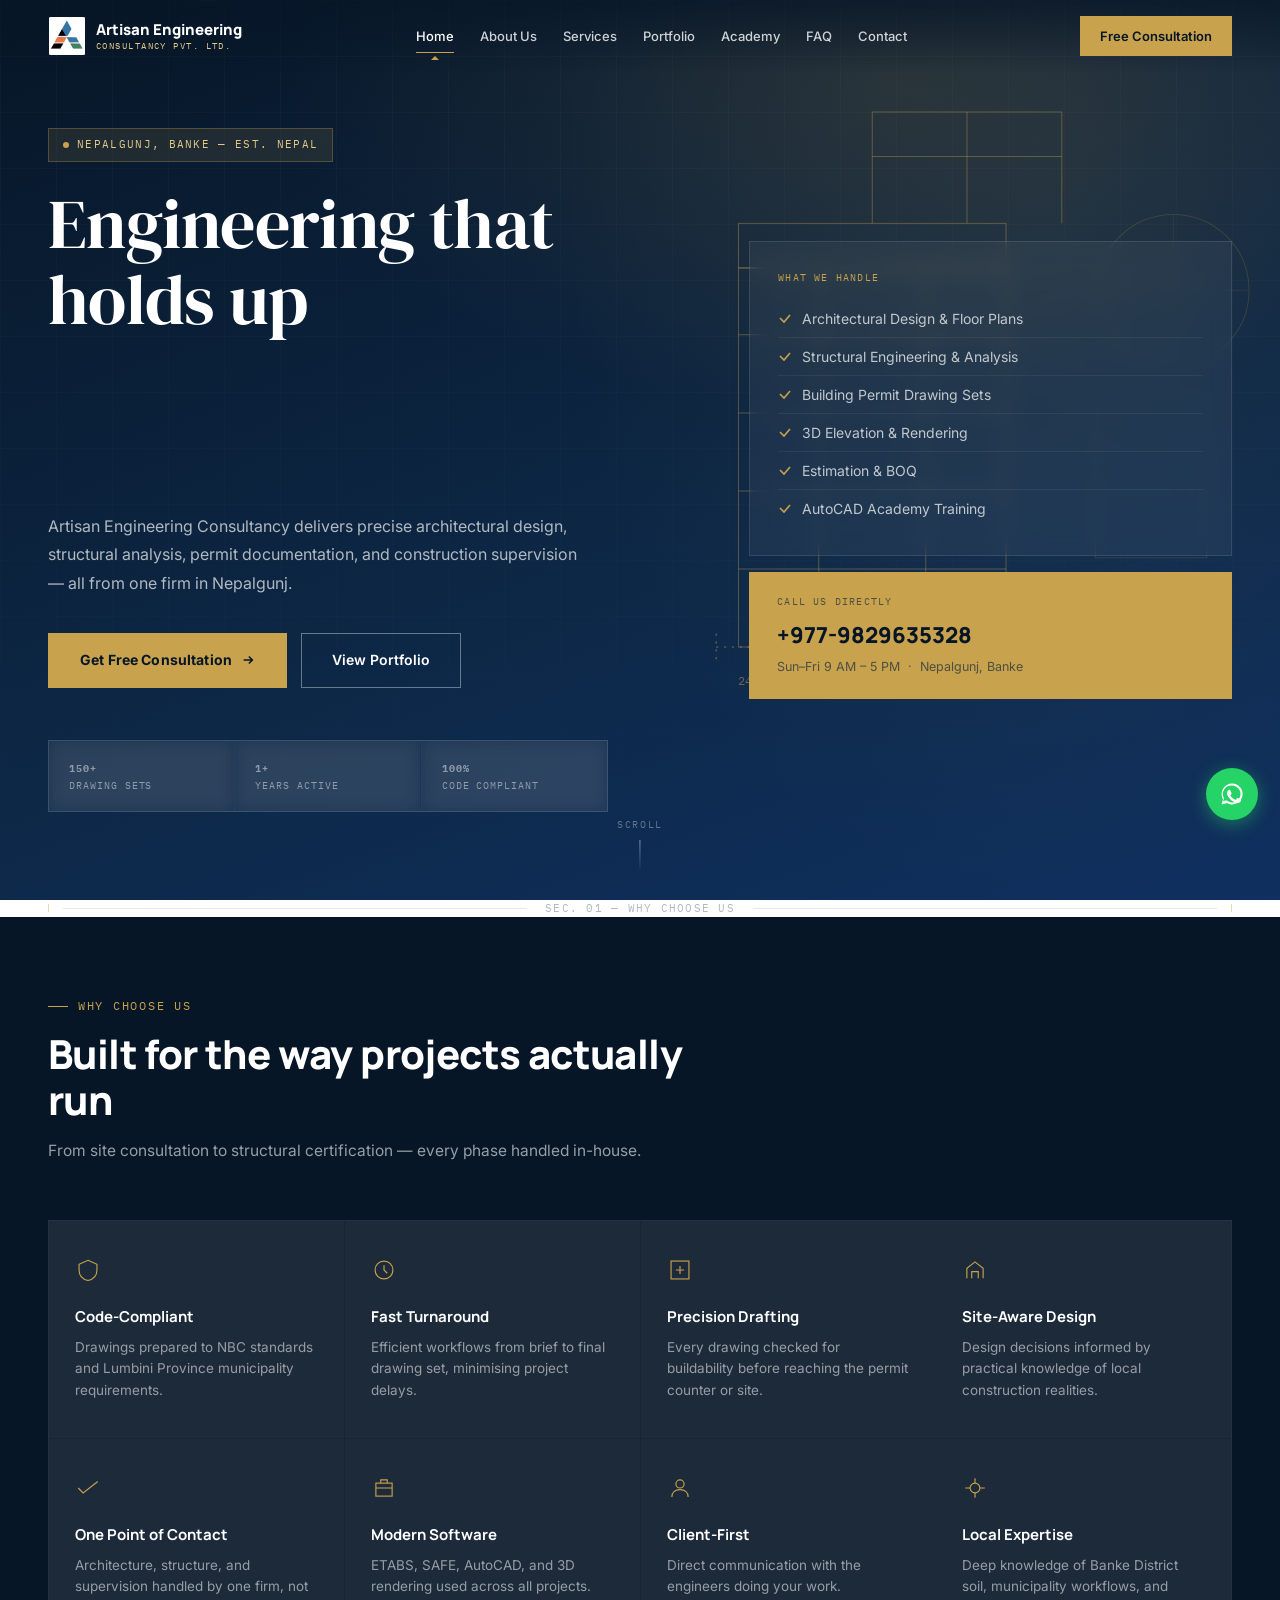
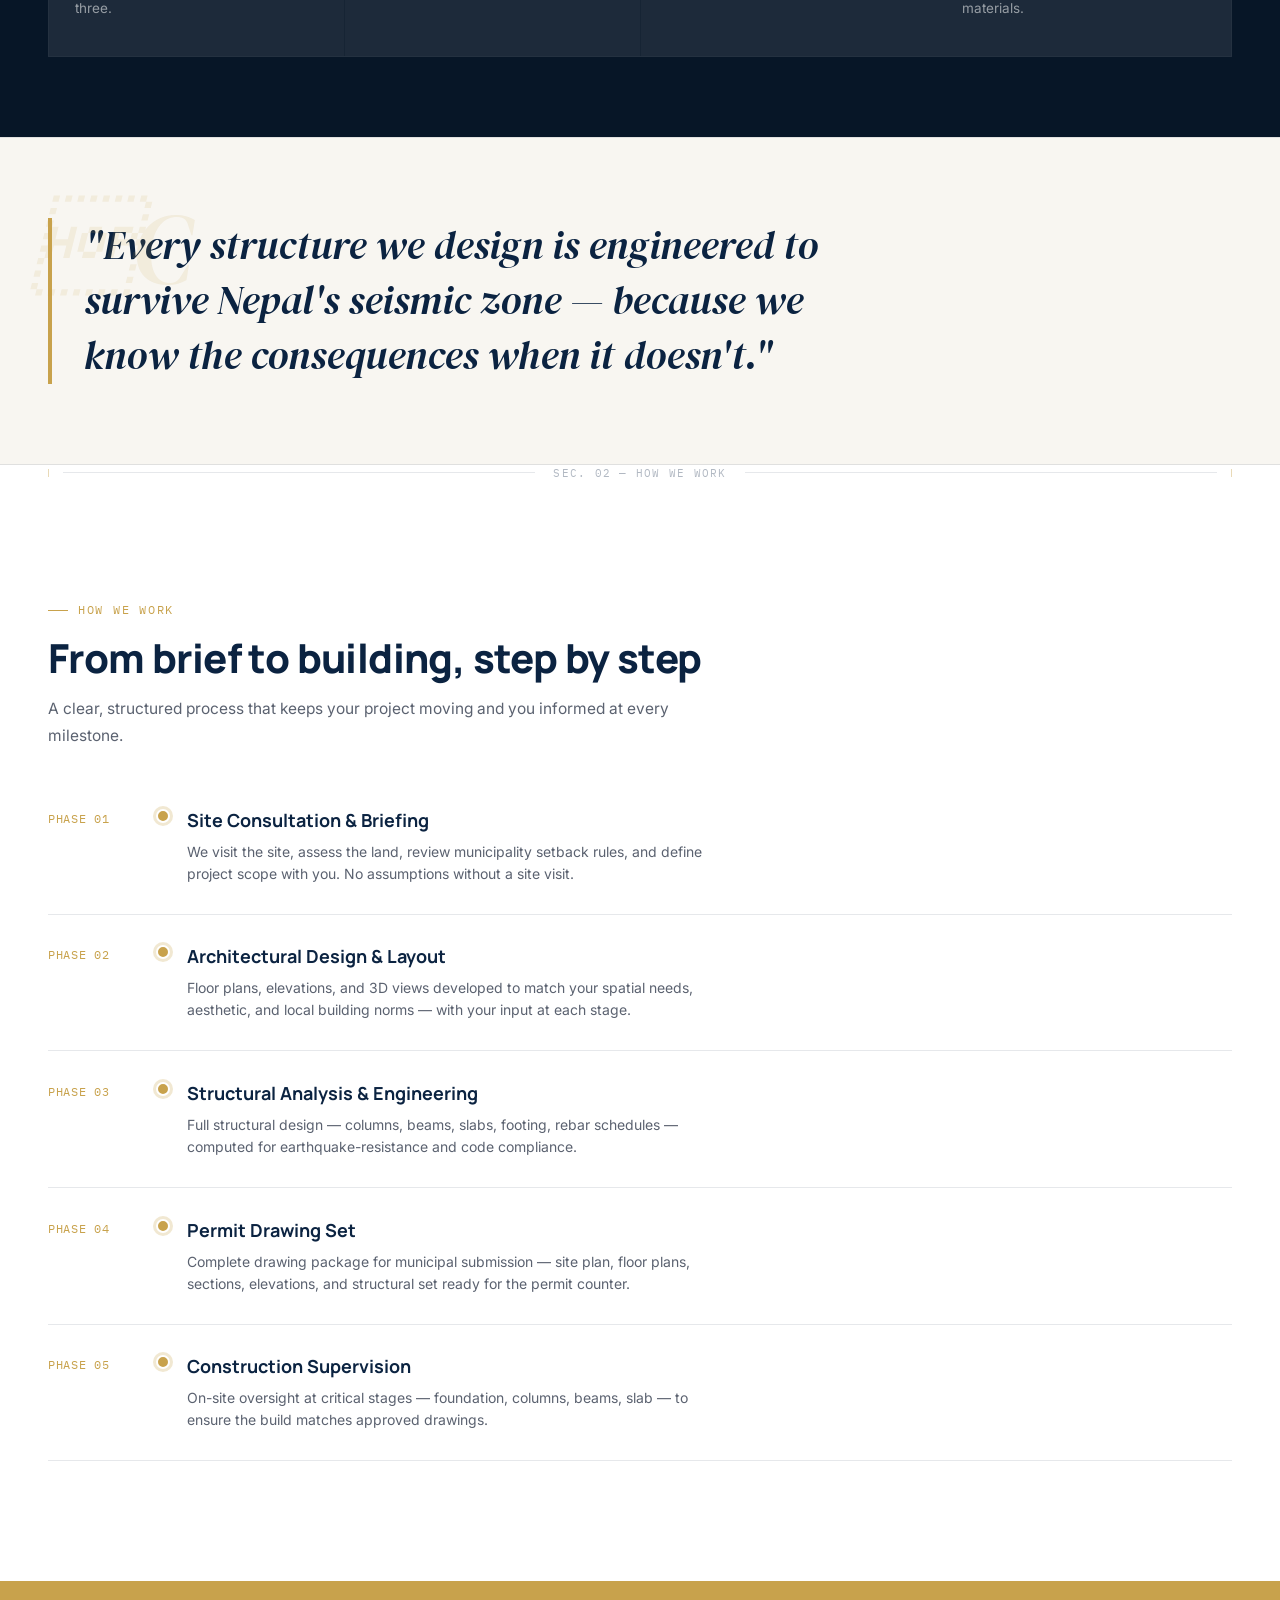
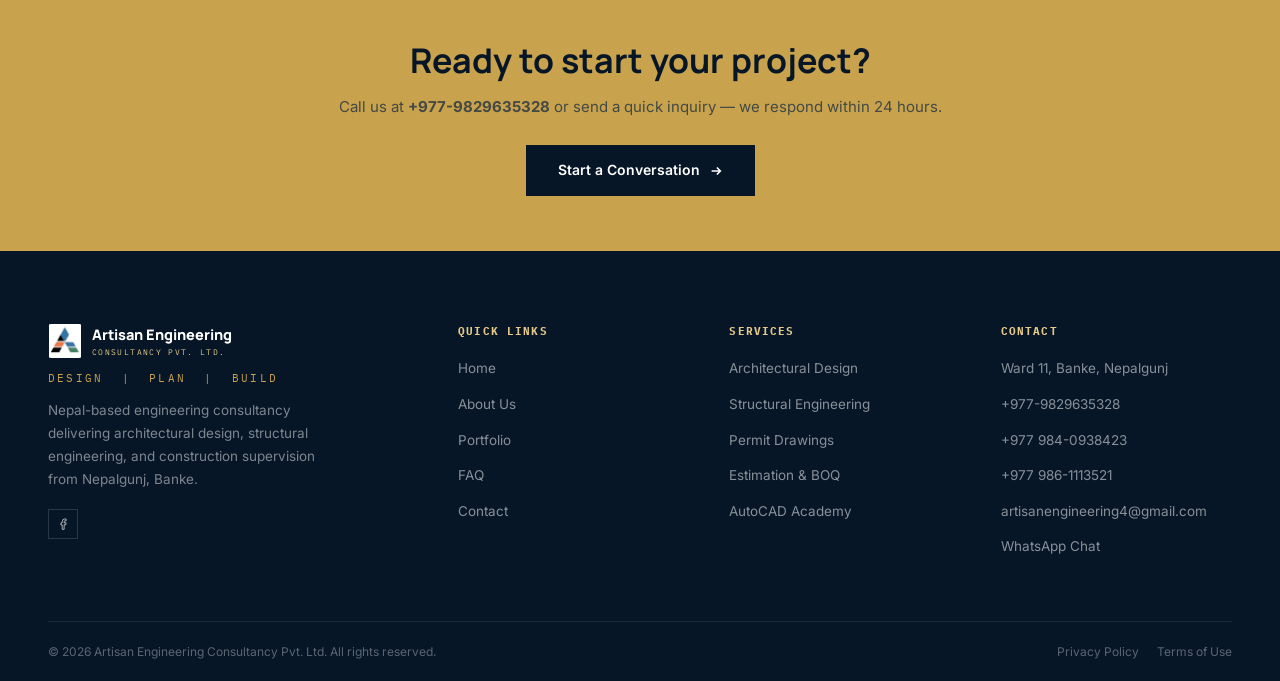
==== index.html @ 47dc3e3c "Initial website upload" ====
<!DOCTYPE html>
<html lang="en">
<head>
<meta charset="UTF-8">
<meta name="viewport" content="width=device-width,initial-scale=1.0,viewport-fit=cover">
<title>Artisan Engineering Consultancy Pvt. Ltd. — Structural &amp; Architectural Engineering, Nepalgunj Nepal</title>
<meta name="description" content="Artisan Engineering Consultancy — professional structural design, architectural drawings, building permit services, site survey, and AutoCAD training based in Nepalgunj, Banke, Nepal.">
<meta name="keywords" content="engineering consultancy Nepal, structural design Nepalgunj, architectural drawings Banke, building permit Nepal, AutoCAD training Nepalgunj, Artisan Engineering">
<meta name="robots" content="index, follow">
<meta property="og:title" content="Artisan Engineering Consultancy Pvt. Ltd.">
<meta property="og:description" content="Structural design, architectural drawings, building permits, site survey and AutoCAD training — Nepalgunj, Banke, Nepal.">
<meta property="og:type" content="website">
<meta property="og:locale" content="ne_NP">
<link rel="canonical" href="https://artisanengineering.com.np/">
<link rel="icon" type="image/jpeg" href="[data-uri]">
<link rel="preconnect" href="https://fonts.googleapis.com">
<link rel="preconnect" href="https://fonts.gstatic.com" crossorigin>
<link href="https://fonts.googleapis.com/css2?family=DM+Serif+Display:ital@0;1&family=Manrope:wght@400;500;700;800&family=Inter:wght@400;500;600&family=IBM+Plex+Mono:wght@400;500&display=swap" rel="stylesheet">
<style>
:root{
  --navy:#0B2341;--navy-deep:#071627;--navy-mid:#122d52;
  --white:#FFFFFF;--warm:#F8F6F1;--gray-light:#F4F6F9;
  --gold:#C8A24C;--gold-soft:#E4C989;--gold-pale:#FBF5E6;
  --charcoal:#2A2E35;--charcoal-soft:#5B6270;
  --blue-soft:#EBF1F7;
  --line:rgba(11,35,65,0.10);--line-gold:rgba(200,162,76,0.40);
  --display:'Manrope',sans-serif;
  --serif:'DM Serif Display',serif;
  --body:'Inter',sans-serif;--mono:'IBM Plex Mono',monospace;
  --maxw:1280px;
  --shadow-sm:0 2px 12px rgba(11,35,65,0.07);
  --shadow-md:0 14px 44px rgba(11,35,65,0.11);
  --shadow-lg:0 28px 64px rgba(11,35,65,0.17);
}
*{margin:0;padding:0;box-sizing:border-box;}
html{scroll-behavior:smooth;}
@media(prefers-reduced-motion:reduce){*{animation-duration:.01ms!important;transition-duration:.01ms!important;}}
body{font-family:var(--body);color:var(--charcoal);background:var(--white);line-height:1.6;-webkit-font-smoothing:antialiased;overflow-x:hidden;}
img{display:block;max-width:100%;}
a{color:inherit;text-decoration:none;}
ul{list-style:none;}
button{font-family:inherit;cursor:pointer;border:none;background:none;}
.wrap{max-width:var(--maxw);margin:0 auto;padding:0 48px;}
@media(max-width:768px){.wrap{padding:0 20px;}}
h1,h2,h3,h4{font-family:var(--display);color:var(--navy);}
.eyebrow{font-family:var(--mono);font-size:11.5px;letter-spacing:0.15em;text-transform:uppercase;color:var(--gold);display:flex;align-items:center;gap:10px;margin-bottom:16px;}
.eyebrow::before{content:'';width:20px;height:1px;background:var(--gold);flex-shrink:0;}

/* ── SCROLL PROGRESS ── */
#scrollProgress{position:fixed;top:0;left:0;height:2px;width:0%;background:linear-gradient(90deg,var(--gold),var(--gold-soft));z-index:999;transition:width .08s linear;pointer-events:none;}

/* ── PAGE OVERLAY TRANSITION ── */
#pageOverlay{position:fixed;inset:0;background:var(--navy-deep);opacity:0;pointer-events:none;transition:opacity .22s ease;z-index:190;}

/* ── HEADER ── */
header{position:fixed;top:0;left:0;right:0;z-index:200;transition:background .35s,box-shadow .35s;}
header .wrap{display:flex;align-items:center;justify-content:space-between;gap:24px;height:72px;}
header.solid{background:rgba(7,22,39,0.97);box-shadow:0 8px 32px rgba(7,22,39,0.30),inset 0 -1px 0 rgba(200,162,76,0.22);backdrop-filter:blur(14px) saturate(150%);}
header:not(.solid){background:linear-gradient(180deg,rgba(7,22,39,0.75),transparent);}
.logo{display:flex;align-items:center;gap:10px;flex-shrink:0;}
.logo-img{width:38px;height:38px;object-fit:contain;border-radius:3px;}
.logo .word{font-family:var(--display);font-weight:800;font-size:15px;color:var(--white);line-height:1.2;}
.logo .word span{display:block;font-family:var(--mono);font-weight:400;font-size:8.5px;letter-spacing:0.17em;color:var(--gold-soft);margin-top:2px;}

/* ── DESKTOP NAV ── */
@media(min-width:921px){
  nav.primary-nav{display:flex;align-items:center;gap:26px;position:static;height:auto;width:auto;background:transparent;flex-direction:row;padding:0;transform:none;box-shadow:none;border:none;}
  nav.primary-nav a{font-size:13px;font-weight:500;color:rgba(255,255,255,0.80);position:relative;padding:6px 0;width:auto;border-bottom:none;font-family:var(--body);}
  nav.primary-nav a::after{content:'';position:absolute;left:0;bottom:-1px;width:0;height:1.5px;background:var(--gold);transition:width .28s;}
  nav.primary-nav a::before{content:'';position:absolute;bottom:-8px;left:50%;transform:translateX(-50%);width:0;height:0;border-left:4px solid transparent;border-right:4px solid transparent;border-bottom:4px solid var(--gold);opacity:0;transition:opacity .25s;}
  nav.primary-nav a:hover::after,nav.primary-nav a.active::after{width:100%;}
  nav.primary-nav a.active::before{opacity:1;}
  nav.primary-nav a:hover,nav.primary-nav a.active{color:var(--white);}
  nav.primary-nav .nav-cta-mobile{display:none;}
  .menu-btn{display:none!important;}
  .nav-scrim{display:none!important;}
}
/* ── MOBILE NAV ── */
@media(max-width:920px){
  nav.primary-nav{position:fixed;top:0;right:0;height:100vh;width:min(310px,88vw);background:var(--navy-deep);flex-direction:column;align-items:flex-start;padding:96px 28px 40px;gap:2px;transform:translateX(100%);transition:transform .42s cubic-bezier(.4,0,.2,1);z-index:180;box-shadow:-24px 0 60px rgba(0,0,0,0.38);border-left:1px solid rgba(200,162,76,0.12);display:flex;}
  nav.primary-nav.open{transform:translateX(0);}
  nav.primary-nav a{font-size:15px;font-weight:500;color:rgba(255,255,255,0.80);width:100%;padding:13px 0;border-bottom:1px solid rgba(255,255,255,0.06);font-family:var(--body);opacity:0;transform:translateX(20px);transition:opacity .3s ease, transform .3s ease, color .2s;}
  nav.primary-nav.open a{opacity:1;transform:translateX(0);}
  nav.primary-nav.open a:nth-child(1){transition-delay:.08s;}
  nav.primary-nav.open a:nth-child(2){transition-delay:.13s;}
  nav.primary-nav.open a:nth-child(3){transition-delay:.18s;}
  nav.primary-nav.open a:nth-child(4){transition-delay:.23s;}
  nav.primary-nav.open a:nth-child(5){transition-delay:.28s;}
  nav.primary-nav.open a:nth-child(6){transition-delay:.33s;}
  nav.primary-nav.open a:nth-child(7){transition-delay:.38s;}
  nav.primary-nav a.active{color:var(--gold-soft);}
  nav.primary-nav a::after{display:none;}
  nav.primary-nav a::before{display:none;}
  nav.primary-nav .nav-cta-mobile{margin-top:24px;width:100%;justify-content:center;background:var(--gold);color:var(--navy-deep);padding:13px 26px;font-weight:700;font-size:14px;display:inline-flex;align-items:center;gap:8px;border:none;opacity:0;transform:translateX(20px);transition-delay:.43s!important;}
  nav.primary-nav.open .nav-cta-mobile{opacity:1;transform:translateX(0);}
}
.nav-right{display:flex;align-items:center;gap:16px;flex-shrink:0;}
.cta-gold-nav{font-family:var(--body);font-weight:600;font-size:13px;background:var(--gold);color:var(--navy-deep);padding:10px 20px;transition:background .25s,transform .25s,box-shadow .25s;white-space:nowrap;display:inline-flex;align-items:center;gap:8px;position:relative;overflow:hidden;}
.cta-gold-nav::before{content:'';position:absolute;inset:0;background:rgba(255,255,255,0.18);transform:translateX(-101%);transition:transform .3s ease;}
.cta-gold-nav:hover::before{transform:translateX(0);}
.cta-gold-nav:hover{transform:translateY(-2px);box-shadow:0 8px 22px rgba(200,162,76,0.36);}
@media(max-width:920px){.cta-gold-nav{display:none;}}
.menu-btn{display:flex;flex-direction:column;justify-content:center;gap:5.5px;width:34px;height:34px;position:relative;z-index:210;}
.menu-btn span{width:22px;height:1.5px;background:var(--white);transition:all .3s;display:block;transform-origin:center;}
.menu-btn.open span:nth-child(1){transform:translateY(7px) rotate(45deg);}
.menu-btn.open span:nth-child(2){opacity:0;}
.menu-btn.open span:nth-child(3){transform:translateY(-7px) rotate(-45deg);}
.nav-scrim{position:fixed;inset:0;background:rgba(7,22,39,0.50);opacity:0;pointer-events:none;transition:opacity .35s;z-index:150;backdrop-filter:blur(2px);}
.nav-scrim.open{opacity:1;pointer-events:auto;}

/* ── BUTTONS (fill-sweep) ── */
.cta-gold{font-family:var(--body);font-weight:700;font-size:14px;background:var(--gold);color:var(--navy-deep);padding:14px 30px;border:2px solid var(--gold);transition:transform .25s,box-shadow .25s;display:inline-flex;align-items:center;gap:9px;letter-spacing:0.01em;position:relative;overflow:hidden;}
.cta-gold::before{content:'';position:absolute;inset:0;background:rgba(255,255,255,0.20);transform:translateX(-101%);transition:transform .32s ease;}
.cta-gold:hover::before{transform:translateX(0);}
.cta-gold:hover{transform:translateY(-2px);box-shadow:0 10px 28px rgba(200,162,76,0.38);}
.cta-ghost{font-family:var(--body);font-weight:600;font-size:14px;background:transparent;color:var(--white);padding:14px 30px;border:1.5px solid rgba(255,255,255,0.38);transition:border-color .25s,background .25s,transform .25s;display:inline-flex;align-items:center;gap:9px;position:relative;overflow:hidden;}
.cta-ghost::before{content:'';position:absolute;inset:0;background:rgba(255,255,255,0.10);transform:translateX(-101%);transition:transform .32s ease;}
.cta-ghost:hover::before{transform:translateX(0);}
.cta-ghost:hover{border-color:rgba(255,255,255,0.80);transform:translateY(-2px);}
.cta-navy{background:var(--navy-deep);color:var(--white);padding:14px 32px;font-weight:600;font-size:14px;display:inline-flex;align-items:center;gap:9px;transition:transform .25s,box-shadow .25s;font-family:var(--body);position:relative;overflow:hidden;}
.cta-navy::before{content:'';position:absolute;inset:0;background:rgba(255,255,255,0.10);transform:translateX(-101%);transition:transform .32s ease;}
.cta-navy:hover::before{transform:translateX(0);}
.cta-navy:hover{transform:translateY(-2px);box-shadow:var(--shadow-md);}
.btn-icon{width:14px;height:14px;flex-shrink:0;}

/* ── PAGE BANNER ── */
.page-banner{position:relative;padding:150px 0 52px;background:var(--navy-deep);overflow:hidden;}
.page-banner::before{content:'';position:absolute;inset:0;background-image:linear-gradient(rgba(255,255,255,0.035) 1px,transparent 1px),linear-gradient(90deg,rgba(255,255,255,0.035) 1px,transparent 1px);background-size:52px 52px;mask-image:radial-gradient(ellipse at 15% 30%,black,transparent 70%);}
.page-banner .wrap{position:relative;z-index:2;}
.crumb{font-family:var(--mono);font-size:11px;letter-spacing:0.1em;color:rgba(255,255,255,0.38);text-transform:uppercase;margin-bottom:14px;display:flex;align-items:center;gap:8px;}
.crumb .sep{color:var(--gold);}.crumb .here{color:var(--gold-soft);}
.page-banner h1{color:var(--white);font-size:clamp(28px,4vw,48px);font-weight:800;letter-spacing:-0.02em;max-width:680px;line-height:1.1;}
.page-banner p{margin-top:14px;color:rgba(255,255,255,0.58);font-size:15.5px;max-width:520px;line-height:1.72;}
.port-banner::after{content:'';position:absolute;right:0;top:0;width:40%;height:100%;background:url("data:image/svg+xml,%3Csvg xmlns='http://www.w3.org/2000/svg' width='400' height='300' fill='none'%3E%3Crect x='40' y='20' width='200' height='260' stroke='rgba(200,162,76,0.2)' stroke-width='1'/%3E%3Crect x='40' y='20' width='200' height='30' stroke='rgba(200,162,76,0.2)' stroke-width='1'/%3E%3Cline x1='40' y1='90' x2='240' y2='90' stroke='rgba(200,162,76,0.15)' stroke-width='1'/%3E%3Cline x1='40' y1='150' x2='240' y2='150' stroke='rgba(200,162,76,0.15)' stroke-width='1'/%3E%3Cline x1='40' y1='210' x2='240' y2='210' stroke='rgba(200,162,76,0.15)' stroke-width='1'/%3E%3Cline x1='110' y1='50' x2='110' y2='280' stroke='rgba(200,162,76,0.15)' stroke-width='1'/%3E%3Cline x1='170' y1='50' x2='170' y2='280' stroke='rgba(200,162,76,0.15)' stroke-width='1'/%3E%3Ccircle cx='320' cy='120' r='60' stroke='rgba(200,162,76,0.10)' stroke-width='1' fill='none'/%3E%3C/svg%3E") no-repeat center/contain;opacity:0.6;pointer-events:none;}

/* ── HERO ── */
.hero{position:relative;min-height:100vh;background:radial-gradient(ellipse 80% 60% at 70% 10%,rgba(200,162,76,0.12),transparent 60%),linear-gradient(160deg,var(--navy-deep) 0%,#0d2847 60%,#0f3060 100%);display:flex;align-items:center;overflow:hidden;padding:120px 0 80px;}
.hero-bg-grid{position:absolute;inset:0;background-image:linear-gradient(rgba(255,255,255,0.03) 1px,transparent 1px),linear-gradient(90deg,rgba(255,255,255,0.03) 1px,transparent 1px);background-size:56px 56px;mask-image:linear-gradient(180deg,rgba(0,0,0,0.85),rgba(0,0,0,0.12));}
.hero-bg-radial{position:absolute;top:-20%;right:-10%;width:70%;height:130%;background:radial-gradient(ellipse at 60% 30%,rgba(200,162,76,0.07),transparent 65%);pointer-events:none;}
.hero-blueprint{position:absolute;right:-3%;top:5%;width:54%;opacity:0.9;pointer-events:none;}
@media(max-width:920px){.hero-blueprint{opacity:0.09;width:100%;right:-25%;top:35%;}}
.hero .wrap{position:relative;z-index:2;display:grid;grid-template-columns:1.15fr 0.85fr;gap:48px;align-items:center;}
@media(max-width:920px){.hero .wrap{grid-template-columns:1fr;}}
.hero-badge{display:inline-flex;align-items:center;gap:8px;background:rgba(200,162,76,0.12);border:1px solid rgba(200,162,76,0.30);padding:7px 14px;margin-bottom:24px;}
.hero-badge .dot{width:6px;height:6px;border-radius:50%;background:var(--gold);animation:blink 2s ease infinite;}
.hero-badge span{font-family:var(--mono);font-size:11px;letter-spacing:0.12em;text-transform:uppercase;color:var(--gold-soft);}
@keyframes blink{0%,100%{opacity:.4;}50%{opacity:1;}}

/* Hero headline — DM Serif Display + word animation */
.hero-h1{font-family:var(--serif);font-size:clamp(40px,5.5vw,72px);font-weight:400;color:var(--white);line-height:1.08;letter-spacing:-0.01em;max-width:680px;}
.hero-h1 em{font-style:italic;background:linear-gradient(135deg,var(--gold),var(--gold-soft));-webkit-background-clip:text;-webkit-text-fill-color:transparent;background-clip:text;}
.hw{display:inline-block;opacity:0;transform:translateY(22px);transition:opacity .55s ease,transform .55s ease;will-change:opacity,transform;}
.hw.in{opacity:1;transform:translateY(0);}
.hero p.lead{margin-top:22px;font-size:16px;color:rgba(255,255,255,0.68);max-width:530px;line-height:1.78;}
.hero-actions{display:flex;gap:14px;margin-top:36px;flex-wrap:wrap;}
.hero-stats-bar{display:grid;grid-template-columns:repeat(3,1fr);gap:1px;background:rgba(255,255,255,0.10);margin-top:52px;max-width:560px;border:1px solid rgba(255,255,255,0.10);}
@media(max-width:480px){.hero-stats-bar{grid-template-columns:1fr 1fr;max-width:100%;}}
.hero-stat-item{background:rgba(11,35,65,0.30);padding:18px 20px;backdrop-filter:blur(8px);}
.hero-stat-item strong{display:block;font-family:var(--display);font-size:26px;font-weight:800;color:var(--white);line-height:1;}
.hero-stat-item span{font-family:var(--mono);font-size:9.5px;letter-spacing:0.1em;color:rgba(255,255,255,0.48);text-transform:uppercase;margin-top:5px;display:block;}
.hero-right{display:flex;flex-direction:column;gap:16px;}
@media(max-width:920px){.hero-right{display:none;}}
.hero-info-card{background:rgba(255,255,255,0.05);border:1px solid rgba(255,255,255,0.10);backdrop-filter:blur(10px);padding:28px;}
.hero-info-card .card-label{font-family:var(--mono);font-size:10px;letter-spacing:0.12em;text-transform:uppercase;color:var(--gold);margin-bottom:14px;}
.hero-info-card ul li{display:flex;align-items:flex-start;gap:10px;font-size:14px;color:rgba(255,255,255,0.72);padding:8px 0;border-bottom:1px solid rgba(255,255,255,0.06);line-height:1.5;}
.hero-info-card ul li:last-child{border-bottom:none;}
.hero-info-card ul li svg{width:14px;height:14px;color:var(--gold);flex-shrink:0;margin-top:3px;}
.hero-contact-card{background:var(--gold);padding:22px 28px;}
.hero-contact-card .hcc-label{font-family:var(--mono);font-size:10px;letter-spacing:0.12em;color:rgba(11,35,65,0.65);margin-bottom:8px;text-transform:uppercase;}
.hero-contact-card .hcc-num{font-family:var(--display);font-size:22px;font-weight:800;color:var(--navy-deep);}
.hero-contact-card .hcc-sub{font-size:12.5px;color:rgba(11,35,65,0.65);margin-top:4px;}
.scroll-cue{position:absolute;left:50%;bottom:28px;transform:translateX(-50%);display:flex;flex-direction:column;align-items:center;gap:8px;z-index:2;color:rgba(255,255,255,0.35);font-family:var(--mono);font-size:9.5px;letter-spacing:0.16em;}
.scroll-cue .line{width:1px;height:32px;background:linear-gradient(180deg,rgba(255,255,255,0.5),transparent);animation:scrollPulse 2.4s ease infinite;}
@keyframes scrollPulse{0%,100%{opacity:.25;transform:scaleY(0.6);}50%{opacity:1;transform:scaleY(1);}}

/* ── PULL QUOTE ── */
.pull-quote-section{padding:80px 0;background:var(--warm);border-top:1px solid var(--line);border-bottom:1px solid var(--line);}
.pull-quote{font-family:var(--serif);font-size:clamp(22px,3.2vw,40px);font-style:italic;color:var(--navy);line-height:1.38;max-width:840px;padding-left:32px;border-left:4px solid var(--gold);position:relative;}
.pull-quote::before{content:'C';position:absolute;left:-20px;top:-20px;font-size:100px;color:var(--gold);opacity:0.12;font-family:var(--serif);line-height:1;}

/* ── SECTIONS ── */
section{padding:108px 0;}
@media(max-width:768px){section{padding:68px 0;}}
.section-why{padding:80px 0;}
.section-process{padding:120px 0;}
.bg-light{background:var(--gray-light);}
.bg-warm{background:var(--warm);}
.bg-navy{background:var(--navy-deep);color:var(--white);}
.bg-navy h2,.bg-navy h3,.bg-navy h4{color:var(--white);}
.section-head{max-width:660px;margin-bottom:56px;}
.section-head h2{font-size:clamp(26px,3.2vw,40px);font-weight:800;line-height:1.14;letter-spacing:-0.015em;}
.section-head p{margin-top:14px;font-size:15.5px;color:var(--charcoal-soft);line-height:1.76;}

/* ── DWG DIVIDER ── */
.dwg-divider{position:relative;display:flex;align-items:center;gap:14px;max-width:var(--maxw);margin:0 auto;padding:0 48px;}
@media(max-width:768px){.dwg-divider{padding:0 20px;}}
.dwg-divider .rule{flex:1;height:1px;background:var(--line);}
.dwg-divider .tick{width:1px;height:8px;background:var(--line-gold);flex-shrink:0;}
.dwg-divider .tag{font-family:var(--mono);font-size:10.5px;letter-spacing:0.12em;color:rgba(11,35,65,0.32);white-space:nowrap;padding:0 4px;}
@media(max-width:600px){.dwg-divider .tag{display:none;}}

/* ── REVEAL ANIMATIONS ── */
.reveal{opacity:0;transform:translateY(26px);transition:opacity .65s ease,transform .65s ease;will-change:opacity,transform;}
.reveal.in{opacity:1;transform:translateY(0);}
.rd1{transition-delay:80ms;}.rd2{transition-delay:160ms;}.rd3{transition-delay:240ms;}.rd4{transition-delay:320ms;}.rd5{transition-delay:400ms;}.rd6{transition-delay:480ms;}

/* ── COUNTER ── */
.counter{font-variant-numeric:tabular-nums;}

/* ── WHY GRID ── */
.why-grid{display:grid;grid-template-columns:repeat(4,1fr);gap:1px;background:rgba(255,255,255,0.06);border:1px solid rgba(255,255,255,0.06);}
@media(max-width:920px){.why-grid{grid-template-columns:repeat(2,1fr);}}
@media(max-width:520px){.why-grid{grid-template-columns:1fr;}}
.why-item{padding:36px 26px;background:rgba(255,255,255,0.03);transition:background .3s;}
.why-item:hover{background:rgba(255,255,255,0.07);}
.why-item .icon{width:26px;height:26px;color:var(--gold);margin-bottom:14px;}
.why-item h4{font-size:15px;font-weight:700;color:var(--white);margin-bottom:8px;}
.why-item p{font-size:13.5px;color:rgba(255,255,255,0.54);line-height:1.62;}

/* ── PROCESS ── */
.process-list{display:flex;flex-direction:column;}
.process-item{display:grid;grid-template-columns:90px 1px 1fr;gap:24px;padding:28px 0;border-bottom:1px solid var(--line);align-items:start;transition:padding-left .3s ease;}
.process-item:hover{padding-left:12px;}
.process-item:first-child{padding-top:0;}
@media(max-width:680px){.process-item{grid-template-columns:56px 1px 1fr;gap:14px;}}
.process-num{font-family:var(--mono);font-size:11.5px;color:var(--gold);letter-spacing:0.06em;padding-top:4px;}
.process-line{background:var(--line-gold);}
.process-body h4{font-size:18px;font-weight:700;margin-bottom:6px;}
.process-body p{font-size:14px;color:var(--charcoal-soft);max-width:540px;}

/* ── ABOUT ── */
.about-grid{display:grid;grid-template-columns:0.85fr 1.15fr;gap:72px;align-items:start;}
@media(max-width:920px){.about-grid{grid-template-columns:1fr;gap:36px;}}
.about-visual{position:relative;overflow:hidden;box-shadow:var(--shadow-lg);background:var(--navy-deep);aspect-ratio:1/1;display:flex;align-items:center;justify-content:center;padding:0;}
.about-visual-inner{position:relative;width:100%;height:100%;display:flex;align-items:center;justify-content:center;padding:40px;}
.about-visual-inner img{width:55%;z-index:2;position:relative;}
.about-visual-bp{position:absolute;inset:0;opacity:0.18;}
.about-badge{position:absolute;top:20px;right:20px;background:var(--gold);color:var(--navy-deep);font-family:var(--mono);font-size:10px;letter-spacing:0.12em;text-transform:uppercase;padding:7px 13px;font-weight:700;z-index:3;}
.about-copy h3{font-size:13px;font-weight:700;text-transform:uppercase;letter-spacing:0.07em;color:var(--navy);margin:26px 0 8px;border-left:2px solid var(--gold);padding-left:10px;}
.about-copy h3:first-child{margin-top:0;}
.about-copy p{color:var(--charcoal-soft);font-size:14.5px;line-height:1.80;}
.about-stats{display:grid;grid-template-columns:repeat(3,1fr);gap:1px;background:var(--line);border:1px solid var(--line);margin-top:30px;}
.about-stat{background:var(--white);padding:20px 14px;text-align:center;}
.about-stat strong{display:block;font-family:var(--display);font-size:30px;font-weight:800;color:var(--navy);line-height:1;}
.about-stat span{font-family:var(--mono);font-size:9.5px;letter-spacing:0.10em;color:var(--charcoal-soft);text-transform:uppercase;margin-top:6px;display:block;}

/* ── FOUNDERS ── */
.founder-lead-grid{display:grid;grid-template-columns:280px 1fr;gap:52px;align-items:start;margin-bottom:72px;}
@media(max-width:760px){.founder-lead-grid{grid-template-columns:1fr;gap:24px;margin-bottom:48px;}}
.founder-photo{position:relative;overflow:hidden;box-shadow:var(--shadow-lg);}
.founder-photo img{width:100%;height:100%;object-fit:cover;object-position:center top;aspect-ratio:3/4;}
.founder-photo::after{content:'';position:absolute;bottom:0;left:0;right:0;height:35%;background:linear-gradient(transparent,rgba(7,22,39,0.60));}
.founder-badge-img{position:absolute;bottom:18px;left:18px;z-index:2;background:var(--gold);color:var(--navy-deep);font-family:var(--mono);font-size:9.5px;letter-spacing:0.10em;padding:5px 11px;font-weight:700;text-transform:uppercase;}
.founder-info .fn-name{font-family:var(--display);font-size:28px;font-weight:800;letter-spacing:-0.01em;margin-bottom:3px;}
.founder-info .fn-role{font-family:var(--mono);font-size:11.5px;letter-spacing:0.10em;color:var(--gold);text-transform:uppercase;margin-bottom:6px;display:block;}
.founder-info .fn-tagline{font-size:15px;color:var(--charcoal-soft);font-style:italic;margin-bottom:20px;border-left:2px solid var(--gold);padding-left:14px;line-height:1.6;}
.founder-info p{font-size:14.5px;color:var(--charcoal-soft);line-height:1.80;max-width:580px;margin-bottom:14px;}
.founder-quote{margin-top:28px;background:var(--gold-pale);border-left:4px solid var(--gold);padding:28px 30px;opacity:0;transform:translateX(-16px);transition:opacity .7s ease,transform .7s ease;}
.founder-quote.in{opacity:1;transform:translateX(0);}
.founder-quote .fq-mark{font-family:var(--serif);font-size:72px;color:var(--gold);line-height:0.8;font-weight:400;margin-bottom:12px;display:block;}
.founder-quote p{font-size:15px;color:var(--charcoal);line-height:1.80;font-style:italic;}
.founder-quote .fq-sig{margin-top:16px;font-family:var(--mono);font-size:11px;letter-spacing:0.08em;color:var(--gold);font-style:normal;}
.co-founders-grid{display:grid;grid-template-columns:1fr 1fr;gap:28px;padding-top:44px;border-top:1px solid var(--line);}
@media(max-width:640px){.co-founders-grid{grid-template-columns:1fr;}}
.co-founder-card{display:flex;gap:20px;align-items:flex-start;padding:24px;border:1px solid var(--line);background:var(--white);transition:box-shadow .3s,transform .3s;}
.co-founder-card:hover{box-shadow:var(--shadow-md);transform:translateY(-3px);}
.co-founder-avatar{width:68px;height:68px;flex-shrink:0;background:var(--navy-deep);display:flex;align-items:center;justify-content:center;font-family:var(--display);font-size:22px;font-weight:800;color:var(--gold);border:2px solid rgba(200,162,76,0.25);}
.co-founder-info .cfn-name{font-family:var(--display);font-size:17px;font-weight:800;margin-bottom:2px;}
.co-founder-info .cfn-role{font-family:var(--mono);font-size:10.5px;letter-spacing:0.10em;color:var(--gold);text-transform:uppercase;margin-bottom:10px;display:block;}
.co-founder-info p{font-size:13.5px;color:var(--charcoal-soft);line-height:1.65;}
.co-founder-info .cfn-quote{font-style:italic;color:var(--gold);font-size:13px;margin-bottom:8px;}

/* ── SERVICES ── */
.services-grid{display:grid;grid-template-columns:repeat(3,1fr);gap:1px;background:var(--line);border:1px solid var(--line);}
@media(max-width:900px){.services-grid{grid-template-columns:repeat(2,1fr);}} @media(max-width:560px){.services-grid{grid-template-columns:1fr;}}

.service-card{background:var(--warm);padding:44px 36px;position:relative;transition:background .28s,transform .28s,box-shadow .28s;}
.service-card:hover{background:var(--blue-soft);transform:translateY(-5px);box-shadow:var(--shadow-md);z-index:2;}
.service-card .snum{font-family:var(--mono);font-size:10px;color:var(--gold);letter-spacing:0.10em;margin-bottom:18px;display:block;}
.service-card .icon{width:36px;height:36px;margin-bottom:16px;color:var(--navy);transition:color .28s;}
.service-card:hover .icon{color:var(--gold);}
.service-card h4{font-size:17.5px;font-weight:700;margin-bottom:10px;}
.service-card p{font-size:13.5px;color:var(--charcoal-soft);line-height:1.65;margin-bottom:18px;}
.learn-more{font-family:var(--mono);font-size:11px;letter-spacing:0.06em;color:var(--navy);display:inline-flex;align-items:center;gap:8px;padding-bottom:2px;border-bottom:1px solid var(--navy);transition:color .25s,border-color .25s,gap .25s;}
.learn-more:hover{color:var(--gold);border-color:var(--gold);gap:14px;}

/* ── PORTFOLIO ── */
.port-tabs-wrap{background:var(--navy-deep);border-bottom:1px solid rgba(255,255,255,0.08);position:sticky;top:72px;z-index:100;overflow-x:auto;scrollbar-width:none;}
.port-tabs-wrap::-webkit-scrollbar{display:none;}
.port-tabs{display:flex;min-width:max-content;position:relative;}
.tab-indicator{position:absolute;bottom:0;left:0;height:2px;background:var(--gold);transition:left .32s cubic-bezier(.4,0,.2,1),width .32s cubic-bezier(.4,0,.2,1);pointer-events:none;}
.port-tab{font-family:var(--mono);font-size:11px;letter-spacing:0.08em;text-transform:uppercase;color:rgba(255,255,255,0.46);padding:16px 20px;border-bottom:2px solid transparent;transition:color .25s;white-space:nowrap;cursor:pointer;background:none;border-top:none;border-left:none;border-right:none;display:flex;align-items:center;gap:7px;}
.port-tab svg{width:14px;height:14px;opacity:0.6;}
.port-tab:hover{color:rgba(255,255,255,0.80);}
.port-tab.active{color:var(--gold);}
.port-tab.active svg{opacity:1;}
.port-panel{display:none;}
.port-panel.active{display:block;}
.port-section{padding:72px 0;}
@media(max-width:768px){.port-section{padding:48px 0;}}

/* ── CAT OVERVIEW ── */
.cat-overview-grid{display:grid;grid-template-columns:repeat(3,1fr);gap:22px;margin-bottom:56px;}
@media(max-width:920px){.cat-overview-grid{grid-template-columns:repeat(2,1fr);}}
@media(max-width:560px){.cat-overview-grid{grid-template-columns:1fr;}}
.cat-card{background:var(--white);border:1px solid var(--line);padding:28px;cursor:pointer;transition:box-shadow .3s,transform .35s;display:flex;flex-direction:column;gap:14px;box-shadow:var(--shadow-sm);}
.cat-card:hover{box-shadow:var(--shadow-lg);transform:translateY(-6px);}
.cat-card-header{display:flex;align-items:center;justify-content:space-between;}
.cat-card-num{font-family:var(--mono);font-size:10.5px;letter-spacing:0.12em;color:var(--gold);}
.cat-card-icon{width:32px;height:32px;color:var(--navy);}
.cat-card h3{font-size:18px;font-weight:800;color:var(--navy);}
.cat-card p{font-size:13.5px;color:var(--charcoal-soft);line-height:1.60;flex:1;}
.cat-card-previews{display:grid;grid-template-columns:1fr 1fr;gap:3px;overflow:hidden;aspect-ratio:16/9;background:var(--navy-deep);}
.cat-card-previews img{width:100%;height:100%;object-fit:cover;transition:transform .45s;}
.cat-card:hover .cat-card-previews img{transform:scale(1.05);}
.cat-card-previews.solo img{grid-column:1/-1;}
.cat-card-link{font-family:var(--mono);font-size:11px;letter-spacing:0.06em;color:var(--gold);display:flex;align-items:center;gap:8px;transition:gap .25s;}
.cat-card:hover .cat-card-link{gap:14px;}

/* ── DRAWING GALLERY ── */
.sub-filter-row{display:flex;gap:8px;flex-wrap:wrap;margin-bottom:36px;padding-bottom:24px;border-bottom:1px solid var(--line);}
.sfbtn{font-family:var(--mono);font-size:10.5px;letter-spacing:0.08em;text-transform:uppercase;color:var(--charcoal-soft);padding:8px 16px;border:1px solid var(--line);cursor:pointer;transition:background .2s,color .2s,border-color .2s;background:var(--white);}
.sfbtn:hover{border-color:var(--gold);color:var(--gold);}
.sfbtn.active{background:var(--navy);color:var(--white);border-color:var(--navy);}
.drawing-grid{display:grid;grid-template-columns:repeat(3,1fr);gap:18px;}
@media(max-width:920px){.drawing-grid{grid-template-columns:repeat(2,1fr);}}
@media(max-width:560px){.drawing-grid{grid-template-columns:1fr;}}
.dc{border:1px solid var(--line);overflow:hidden;cursor:pointer;transition:box-shadow .3s,transform .3s;background:var(--white);}
.dc:hover{box-shadow:var(--shadow-lg);transform:translateY(-5px);}
.dc[hidden]{display:none;}
.dc-thumb{aspect-ratio:4/3;overflow:hidden;position:relative;background:var(--navy-deep);}
.dc-thumb img{width:100%;height:100%;object-fit:cover;transition:transform .45s;}
.dc:hover .dc-thumb img{transform:scale(1.06);}
.dc-overlay{position:absolute;inset:0;background:rgba(7,22,39,0.45);display:flex;align-items:center;justify-content:center;opacity:0;transition:opacity .3s;}
.dc:hover .dc-overlay{opacity:1;}
.dc-overlay svg{width:34px;height:34px;color:var(--white);}
.dc-info{padding:14px 16px 18px;}
.dc-cat{font-family:var(--mono);font-size:10px;letter-spacing:0.08em;color:var(--gold);margin-bottom:6px;text-transform:uppercase;display:block;}
.dc-info h4{font-size:14.5px;font-weight:700;color:var(--navy);margin-bottom:3px;}
.dc-sub{font-size:12px;color:var(--charcoal-soft);}

/* ── LIGHTBOX ── */
.lightbox{position:fixed;inset:0;z-index:500;background:rgba(7,22,39,0.97);display:none;flex-direction:column;align-items:center;justify-content:center;backdrop-filter:blur(10px);}
.lightbox.open{display:flex;animation:lbIn .3s cubic-bezier(.25,.46,.45,.94);}
.lightbox.closing{animation:lbOut .25s ease forwards;}
@keyframes lbIn{from{opacity:0;}to{opacity:1;}}
@keyframes lbOut{from{opacity:1;}to{opacity:0;}}
.lb-img-wrap{max-width:92vw;max-height:80vh;display:flex;align-items:center;justify-content:center;animation:lbImgIn .32s cubic-bezier(.25,.46,.45,.94);}
@keyframes lbImgIn{from{opacity:0;transform:scale(0.93);}to{opacity:1;transform:scale(1);}}
.lb-img-wrap img{max-width:90vw;max-height:78vh;object-fit:contain;box-shadow:0 32px 80px rgba(0,0,0,0.5);}
.lb-close{position:fixed;top:18px;right:22px;width:42px;height:42px;border:1.5px solid rgba(255,255,255,0.25);background:rgba(255,255,255,0.06);color:var(--white);display:flex;align-items:center;justify-content:center;cursor:pointer;z-index:10;transition:background .2s,border-color .2s;}
.lb-close:hover{background:rgba(255,255,255,0.18);border-color:rgba(255,255,255,0.6);}
.lb-close svg{width:16px;height:16px;}
.lb-nav{position:fixed;top:50%;transform:translateY(-50%);width:46px;height:46px;border:1.5px solid rgba(255,255,255,0.22);background:rgba(255,255,255,0.05);color:var(--white);display:flex;align-items:center;justify-content:center;cursor:pointer;transition:background .2s;z-index:10;}
.lb-nav:hover{background:rgba(255,255,255,0.15);}
.lb-nav svg{width:18px;height:18px;}
#lb-prev{left:14px;}
#lb-next{right:14px;}
.lb-footer{position:fixed;bottom:0;left:0;right:0;background:rgba(7,22,39,0.85);padding:16px 28px;display:flex;align-items:center;justify-content:space-between;border-top:1px solid rgba(255,255,255,0.10);}
.lb-footer-left .lb-title{font-family:var(--display);font-size:15px;font-weight:700;color:var(--white);}
.lb-footer-left .lb-sub{font-family:var(--mono);font-size:10px;letter-spacing:0.08em;color:var(--gold);margin-top:3px;}
.lb-counter{font-family:var(--mono);font-size:11px;color:rgba(255,255,255,0.45);}

/* ── RICH CONTENT ── */
.rich-intro{max-width:720px;}
.rich-intro p{font-size:15px;color:var(--charcoal-soft);line-height:1.78;margin-top:14px;}
.workflow-grid{display:flex;align-items:center;gap:0;max-width:480px;margin:36px auto;flex-direction:column;}
.wf-step{background:var(--navy);color:var(--white);padding:14px 32px;text-align:center;font-size:14px;font-weight:600;width:100%;font-family:var(--body);}
.wf-arrow{width:2px;height:24px;background:var(--gold);align-self:center;position:relative;}
.wf-arrow::after{content:'';position:absolute;bottom:-1px;left:50%;transform:translateX(-50%);border-left:7px solid transparent;border-right:7px solid transparent;border-top:9px solid var(--gold);}
.scope-grid{display:grid;grid-template-columns:repeat(3,1fr);gap:20px;margin:36px 0;}
@media(max-width:860px){.scope-grid{grid-template-columns:repeat(2,1fr);}}
@media(max-width:540px){.scope-grid{grid-template-columns:1fr;}}
.scope-card{border:1px solid var(--line);padding:24px 20px;background:var(--white);}
.scope-card h4{font-size:15px;font-weight:700;color:var(--navy);margin-bottom:8px;}
.scope-card p{font-size:13.5px;color:var(--charcoal-soft);line-height:1.65;}
.deliver-list{display:flex;flex-direction:column;gap:10px;margin:24px 0;}
.deliver-item{display:flex;gap:12px;align-items:center;font-size:14.5px;color:var(--charcoal);font-weight:500;}
.deliver-item svg{width:16px;height:16px;color:var(--gold);flex-shrink:0;}
.software-grid{display:grid;grid-template-columns:repeat(4,1fr);gap:16px;margin:28px 0;}
@media(max-width:640px){.software-grid{grid-template-columns:repeat(2,1fr);}}
.sw-card{border:1px solid var(--line);padding:22px 16px;text-align:center;background:var(--white);transition:box-shadow .25s,transform .25s;}
.sw-card:hover{box-shadow:var(--shadow-md);transform:translateY(-3px);}
.sw-icon{width:48px;height:48px;margin:0 auto 12px;display:flex;align-items:center;justify-content:center;background:var(--navy-deep);color:var(--gold);font-family:var(--display);font-size:20px;font-weight:800;}
.sw-card .sw-name{font-size:13px;font-weight:700;color:var(--navy);}
.sw-card .sw-sub{font-size:11.5px;color:var(--charcoal-soft);margin-top:3px;}
.standards-table{width:100%;border-collapse:collapse;margin:24px 0;}
.standards-table th,.standards-table td{padding:13px 16px;text-align:left;font-size:14px;border:1px solid var(--line);}
.standards-table th{background:var(--navy);color:var(--white);font-weight:600;font-family:var(--display);font-size:13px;}
.standards-table tr:nth-child(even) td{background:var(--gray-light);}
.highlights-grid{display:grid;grid-template-columns:repeat(3,1fr);gap:14px;margin:24px 0;}
@media(max-width:640px){.highlights-grid{grid-template-columns:1fr;}}
.hl-item{display:flex;gap:10px;align-items:flex-start;padding:14px;border:1px solid var(--line);font-size:14px;color:var(--charcoal);}
.hl-item svg{width:16px;height:16px;color:var(--gold);flex-shrink:0;margin-top:2px;}
.rich-cta{background:var(--navy-deep);padding:48px;margin-top:52px;}
@media(max-width:600px){.rich-cta{padding:30px 22px;}}
.rich-cta h3{font-size:22px;font-weight:800;color:var(--white);margin-bottom:10px;}
.rich-cta p{font-size:14.5px;color:rgba(255,255,255,0.65);line-height:1.72;max-width:560px;margin-bottom:24px;}
.rich-divider{height:1px;background:var(--line);margin:52px 0;}
.survey-img-wrap{border:1px solid var(--line);overflow:hidden;box-shadow:var(--shadow-lg);margin:36px 0;}
.survey-img-wrap img{width:100%;height:auto;}
.rich-two-col{display:grid;grid-template-columns:1fr 1fr;gap:56px;}
@media(max-width:820px){.rich-two-col{grid-template-columns:1fr;gap:36px;}}
.boq-table{width:100%;border-collapse:collapse;margin:20px 0;font-size:13.5px;}
.boq-table th{background:var(--navy);color:var(--white);padding:11px 14px;text-align:left;font-weight:600;}
.boq-table td{padding:10px 14px;border-bottom:1px solid var(--line);}
.boq-table tr:last-child td{border-bottom:none;}
.boq-table tr:nth-child(even) td{background:var(--gray-light);}
.boq-sample-grid{display:grid;grid-template-columns:1fr 1fr;gap:28px;margin:28px 0;}
@media(max-width:640px){.boq-sample-grid{grid-template-columns:1fr;}}
.boq-info-card{border:1px solid var(--line);padding:22px;}
.boq-info-card h4{font-size:15px;font-weight:700;margin-bottom:14px;color:var(--navy);}
.boq-info-row{display:flex;justify-content:space-between;padding:8px 0;border-bottom:1px solid rgba(11,35,65,0.07);font-size:13.5px;}
.boq-info-row span:first-child{color:var(--charcoal-soft);}
.boq-info-row span:last-child{font-weight:600;color:var(--navy);}
.viz-coming{text-align:center;padding:80px 40px;border:2px dashed var(--line);background:var(--gray-light);}
.viz-coming .viz-icon{width:64px;height:64px;margin:0 auto 20px;color:var(--gold);opacity:0.7;}
.viz-coming h3{font-size:22px;font-weight:800;margin-bottom:10px;}
.viz-coming p{font-size:15px;color:var(--charcoal-soft);max-width:440px;margin:0 auto 28px;}

/* Port stats */
.port-stats-bar{background:var(--navy-deep);padding:40px 0;border-top:1px solid rgba(255,255,255,0.08);}
.port-stats-inner{display:grid;grid-template-columns:repeat(4,1fr);gap:1px;background:rgba(255,255,255,0.08);}
@media(max-width:640px){.port-stats-inner{grid-template-columns:repeat(2,1fr);}}
.ps-item{padding:24px 22px;background:rgba(255,255,255,0.03);text-align:center;}
.ps-item svg{width:26px;height:26px;color:var(--gold);margin:0 auto 10px;}
.ps-item strong{display:block;font-family:var(--display);font-size:26px;font-weight:800;color:var(--white);line-height:1;}
.ps-item span{font-family:var(--mono);font-size:10px;letter-spacing:0.08em;color:rgba(255,255,255,0.50);text-transform:uppercase;margin-top:5px;display:block;}

/* ── ACADEMY ── */
.academy-wrap{display:grid;grid-template-columns:1fr 1fr;gap:60px;align-items:center;}
@media(max-width:920px){.academy-wrap{grid-template-columns:1fr;gap:32px;}}
.benefit-list{margin-top:20px;display:flex;flex-direction:column;gap:11px;}
.benefit-list li{display:flex;gap:10px;font-size:14px;color:rgba(255,255,255,0.75);align-items:flex-start;line-height:1.5;}
.benefit-list li svg{width:14px;height:14px;color:var(--gold);flex-shrink:0;margin-top:3px;}
.academy-visual{aspect-ratio:5/4;border:1px solid rgba(255,255,255,0.12);background:repeating-linear-gradient(0deg,rgba(255,255,255,0.04) 0 1px,transparent 1px 40px),repeating-linear-gradient(90deg,rgba(255,255,255,0.04) 0 1px,transparent 1px 40px);display:flex;align-items:center;justify-content:center;}

/* ── FAQ ── */
.faq-grid{display:grid;grid-template-columns:1fr 1fr;gap:22px;margin-bottom:44px;}
@media(max-width:820px){.faq-grid{grid-template-columns:1fr;}}
.faq-item{border:1px solid var(--line);overflow:hidden;transition:box-shadow .3s,border-color .3s;}
.faq-item.open{border-color:rgba(200,162,76,0.40);box-shadow:var(--shadow-sm);}
.faq-q{display:flex;justify-content:space-between;align-items:center;padding:22px 24px;cursor:pointer;gap:16px;}
.faq-q h4{font-size:16px;font-weight:700;color:var(--navy);line-height:1.4;}
.faq-arrow{width:28px;height:28px;flex-shrink:0;border:1.5px solid var(--line);display:flex;align-items:center;justify-content:center;transition:background .25s,border-color .25s,transform .38s;}
.faq-arrow svg{width:13px;height:13px;color:var(--charcoal-soft);transition:color .25s;}
.faq-item.open .faq-arrow{background:var(--gold);border-color:var(--gold);transform:rotate(45deg);}
.faq-item.open .faq-arrow svg{color:var(--navy-deep);}
.faq-body{max-height:0;overflow:hidden;transition:max-height .42s cubic-bezier(.4,0,.2,1);}
.faq-body p{padding:0 24px 22px;font-size:14.5px;color:var(--charcoal-soft);line-height:1.75;border-top:1px solid var(--line);padding-top:16px;}
.faq-cta-row{display:flex;align-items:center;gap:20px;flex-wrap:wrap;padding:28px 32px;background:var(--gold-pale);border:1px solid rgba(200,162,76,0.30);}
.faq-cta-row p{font-size:14.5px;color:var(--charcoal);}
.simple-grid{display:grid;grid-template-columns:repeat(3,1fr);gap:22px;}
@media(max-width:920px){.simple-grid{grid-template-columns:1fr 1fr;}}
@media(max-width:560px){.simple-grid{grid-template-columns:1fr;}}
.resource-card{border:1px solid var(--line);padding:26px 22px;background:var(--white);transition:box-shadow .3s,transform .3s;}
.resource-card:hover{box-shadow:var(--shadow-md);transform:translateY(-4px);}
.resource-card .rtag{font-family:var(--mono);font-size:10px;letter-spacing:0.08em;color:var(--gold);text-transform:uppercase;margin-bottom:11px;display:block;}
.resource-card h4{font-size:15.5px;font-weight:700;margin-bottom:7px;}
.resource-card p{font-size:13.5px;color:var(--charcoal-soft);line-height:1.65;}

/* ── CONTACT / FLOATING LABELS ── */
.contact-grid{display:grid;grid-template-columns:1fr 1fr;gap:60px;}
@media(max-width:920px){.contact-grid{grid-template-columns:1fr;gap:40px;}}
.field{margin-bottom:24px;}
/* Floating label fields */
.field-float{margin-bottom:24px;position:relative;padding-top:20px;}
.field-float input,.field-float textarea{width:100%;border:none;border-bottom:1.5px solid rgba(11,35,65,0.18);background:transparent;padding:10px 0 8px;font-family:var(--body);font-size:15px;color:var(--charcoal);transition:border-color .25s;outline:none;}
.field-float textarea{resize:vertical;min-height:90px;}
.field-float label{position:absolute;top:20px;left:0;font-size:15px;color:rgba(91,98,112,0.8);transition:top .22s ease,font-size .22s ease,letter-spacing .22s ease,color .22s ease,text-transform .22s ease;pointer-events:none;font-family:var(--body);font-weight:400;}
.field-float input:focus ~ label,
.field-float input:not(:placeholder-shown) ~ label,
.field-float textarea:focus ~ label,
.field-float textarea:not(:placeholder-shown) ~ label{top:0;font-size:10.5px;letter-spacing:0.09em;text-transform:uppercase;color:var(--gold);}
.field-float input:focus,.field-float textarea:focus{border-color:var(--gold);}
.field-float::after{content:'';position:absolute;bottom:0;left:0;width:0;height:1.5px;background:var(--gold);transition:width .3s ease;}
.field-float:focus-within::after{width:100%;}
/* Static label (for select) */
.field label{display:block;font-family:var(--mono);font-size:10.5px;letter-spacing:0.09em;text-transform:uppercase;color:var(--charcoal-soft);margin-bottom:7px;}
.field select{width:100%;border:none;border-bottom:1.5px solid rgba(11,35,65,0.18);background:transparent;padding:10px 24px 10px 0;font-family:var(--body);font-size:15px;color:var(--charcoal);transition:border-color .25s;cursor:pointer;appearance:none;background-image:url("data:image/svg+xml,%3Csvg xmlns='http://www.w3.org/2000/svg' width='12' height='8' fill='none'%3E%3Cpath d='M1 1l5 5 5-5' stroke='%235B6270' stroke-width='1.5' stroke-linecap='round'/%3E%3C/svg%3E");background-repeat:no-repeat;background-position:right 4px center;outline:none;}
.field select:focus{border-color:var(--gold);}
.submit-btn{margin-top:8px;background:var(--navy);color:var(--white);padding:15px 34px;font-weight:600;font-size:14px;display:inline-flex;align-items:center;gap:10px;transition:transform .25s,box-shadow .25s;border:none;cursor:pointer;font-family:var(--body);position:relative;overflow:hidden;}
.submit-btn::before{content:'';position:absolute;inset:0;background:rgba(255,255,255,0.12);transform:translateX(-101%);transition:transform .32s ease;}
.submit-btn:hover::before{transform:translateX(0);}
.submit-btn:hover{transform:translateY(-2px);box-shadow:var(--shadow-md);}
.contact-info-block{display:flex;flex-direction:column;gap:26px;}
.info-row{display:flex;gap:14px;align-items:flex-start;}
.info-row .icon{width:18px;height:18px;color:var(--gold);flex-shrink:0;margin-top:2px;}
.info-row .label{font-family:var(--mono);font-size:10px;letter-spacing:0.08em;text-transform:uppercase;color:var(--charcoal-soft);margin-bottom:4px;}
.info-row .val{font-size:15px;color:var(--navy);font-weight:500;}

/* WhatsApp pulse */
@keyframes wpPulse{0%{transform:translateY(0) scale(1);}35%{transform:translateY(-3px) scale(1.05);box-shadow:0 10px 28px rgba(37,211,102,0.4);}70%{transform:translateY(-1px) scale(1.02);}100%{transform:translateY(0) scale(1);}}
.whatsapp-btn{display:inline-flex;align-items:center;gap:10px;background:#25D366;color:#fff;padding:13px 22px;font-size:14px;font-weight:600;transition:background .25s,transform .25s,box-shadow .25s;width:fit-content;font-family:var(--body);}
.whatsapp-btn:hover{background:#1fba59;transform:translateY(-2px);box-shadow:0 8px 22px rgba(37,211,102,0.32);}
.whatsapp-btn.pulse{animation:wpPulse .7s ease;}

/* Map */
.map-embed{margin-top:10px;width:100%;aspect-ratio:16/10;border:1px solid var(--line);overflow:hidden;}
.map-embed iframe{width:100%;height:100%;border:none;}
.map-mobile-btn{display:none;align-items:center;gap:10px;background:var(--navy);color:var(--white);padding:14px 20px;font-size:14px;font-weight:600;font-family:var(--body);margin-top:10px;transition:background .25s;}
.map-mobile-btn:hover{background:var(--navy-mid);}
.map-mobile-btn svg{width:18px;height:18px;flex-shrink:0;}
@media(max-width:640px){
  .map-embed{display:none;}
  .map-mobile-btn{display:flex;}
}

/* ── CTA STRIP ── */
.cta-strip{background:var(--gold);padding:52px 0;text-align:center;}
.cta-strip h2{color:var(--navy-deep);font-size:clamp(22px,3vw,34px);margin-bottom:8px;}
.cta-strip p{color:rgba(11,35,65,0.70);font-size:15px;margin-bottom:26px;}

/* ── FOOTER ── */
footer{background:var(--navy-deep);color:rgba(255,255,255,0.60);padding:72px 0 0;border-top:3px solid var(--gold);}
.footer-grid{display:grid;grid-template-columns:1.6fr 1fr 1fr 1fr;gap:40px;padding-bottom:52px;}
@media(max-width:820px){.footer-grid{grid-template-columns:1fr 1fr;}}
@media(max-width:500px){.footer-grid{grid-template-columns:1fr;}}
.footer-grid h5{font-family:var(--mono);font-size:10.5px;letter-spacing:0.11em;text-transform:uppercase;color:var(--gold-soft);margin-bottom:16px;}
.footer-grid ul li{margin-bottom:10px;}
.footer-grid ul li a{font-size:13.5px;color:rgba(255,255,255,0.52);transition:color .2s;}
.footer-grid ul li a:hover{color:var(--white);}
.footer-about p{font-size:13.5px;color:rgba(255,255,255,0.48);line-height:1.70;max-width:290px;margin-top:12px;}
.footer-logo{display:flex;align-items:center;gap:10px;margin-bottom:4px;}
.footer-logo img{width:34px;height:34px;object-fit:contain;border-radius:3px;}
.footer-logo .word{font-family:var(--display);font-weight:800;font-size:14.5px;color:var(--white);}
.footer-logo .word span{display:block;font-family:var(--mono);font-weight:400;font-size:8px;letter-spacing:0.17em;color:var(--gold-soft);}
.social-row{display:flex;gap:8px;margin-top:18px;}
.social-row a{width:30px;height:30px;border:1px solid rgba(255,255,255,0.14);display:flex;align-items:center;justify-content:center;transition:border-color .25s,background .25s;}
.social-row a:hover{border-color:var(--gold);background:rgba(200,162,76,0.10);}
.social-row svg{width:13px;height:13px;color:rgba(255,255,255,0.65);}
.footer-bottom{border-top:1px solid rgba(255,255,255,0.08);padding:20px 0;display:flex;justify-content:space-between;align-items:center;flex-wrap:wrap;gap:10px;font-size:12px;color:rgba(255,255,255,0.34);}
.footer-bottom .legal-links{display:flex;gap:18px;}
.footer-bottom .legal-links a{color:rgba(255,255,255,0.34);transition:color .2s;}
.footer-bottom .legal-links a:hover{color:var(--white);}

/* ── PAGE TRANSITIONS ── */
.page{display:none;}
.page.active{display:block;animation:pageIn .45s cubic-bezier(.25,.46,.45,.94);}
@keyframes pageIn{from{opacity:0;transform:translateY(16px) scale(0.99);}to{opacity:1;transform:translateY(0) scale(1);}}
::selection{background:var(--gold);color:var(--navy-deep);}
a:focus-visible,button:focus-visible{outline:2px solid var(--gold);outline-offset:2px;}

/* ── FLOATING WHATSAPP BUTTON ── */
.float-wa{
  position:fixed;bottom:80px;right:22px;z-index:300;
  width:52px;height:52px;border-radius:50%;
  background:#25D366;color:#fff;
  display:flex;align-items:center;justify-content:center;
  box-shadow:0 4px 18px rgba(37,211,102,0.45);
  transition:transform .3s ease,box-shadow .3s ease;
  text-decoration:none;
}
.float-wa:hover{transform:scale(1.1) translateY(-3px);box-shadow:0 8px 26px rgba(37,211,102,0.55);}
.float-wa svg{width:26px;height:26px;}
@keyframes floatWaPop{0%{transform:scale(0.5);opacity:0;}70%{transform:scale(1.1);}100%{transform:scale(1);opacity:1;}}
.float-wa{animation:floatWaPop .5s cubic-bezier(.25,.46,.45,.94) 1.5s both;}
/* Tooltip */
.float-wa::after{content:'Chat on WhatsApp';position:absolute;right:62px;background:var(--navy-deep);color:#fff;font-family:var(--body);font-size:12px;font-weight:600;padding:6px 12px;white-space:nowrap;opacity:0;pointer-events:none;transition:opacity .25s;border-radius:2px;top:50%;transform:translateY(-50%);}
.float-wa:hover::after{opacity:1;}
/* Hide float-wa on mobile where sticky bar shows */
@media(max-width:640px){.float-wa{display:none;}}

/* ── MOBILE STICKY BOTTOM BAR ── */
.mobile-sticky-bar{
  display:none;
  position:fixed;bottom:0;left:0;right:0;z-index:300;
  background:var(--navy-deep);border-top:1px solid rgba(200,162,76,0.25);
  padding:0;
}
@media(max-width:640px){.mobile-sticky-bar{display:grid;grid-template-columns:1fr 1fr;}}
.msb-btn{
  display:flex;flex-direction:column;align-items:center;justify-content:center;
  gap:3px;padding:11px 10px;text-decoration:none;
  font-family:var(--mono);font-size:9.5px;letter-spacing:0.08em;text-transform:uppercase;
  transition:background .2s;
}
.msb-phone{color:var(--gold-soft);border-right:1px solid rgba(255,255,255,0.08);}
.msb-phone:hover{background:rgba(200,162,76,0.12);}
.msb-wa{background:#25D366;color:#fff;}
.msb-wa:hover{background:#1fba59;}
.msb-btn svg{width:20px;height:20px;}
/* Push page content up so sticky bar doesn't overlap */
@media(max-width:640px){
  footer{padding-bottom:60px;}
  #contact section:last-of-type{padding-bottom:80px;}
}

/* ── BACK TO TOP ── */
.back-to-top{
  position:fixed;bottom:140px;right:22px;z-index:290;
  width:40px;height:40px;
  background:var(--navy);color:var(--white);border:1px solid rgba(255,255,255,0.18);
  display:flex;align-items:center;justify-content:center;
  cursor:pointer;
  opacity:0;transform:translateY(12px);pointer-events:none;
  transition:opacity .3s ease,transform .3s ease,background .2s;
}
.back-to-top.visible{opacity:1;transform:translateY(0);pointer-events:auto;}
.back-to-top:hover{background:var(--gold);border-color:var(--gold);}
.back-to-top svg{width:16px;height:16px;}
@media(max-width:640px){.back-to-top{bottom:76px;right:14px;width:36px;height:36px;}}

/* ── FORM SUCCESS STATE ── */
.form-success{
  display:none;text-align:center;padding:56px 32px;
  border:1px solid rgba(200,162,76,0.35);background:var(--gold-pale);
}
.form-success.visible{display:block;animation:pageIn .4s ease;}
.form-success svg{width:52px;height:52px;color:var(--gold);margin:0 auto 18px;}
.form-success h3{font-size:22px;font-weight:800;color:var(--navy);margin-bottom:10px;}
.form-success p{font-size:15px;color:var(--charcoal-soft);line-height:1.72;max-width:400px;margin:0 auto 22px;}

/* ── COMPANY TIMELINE ── */
.timeline{display:flex;flex-direction:column;gap:0;max-width:680px;margin:40px 0;}
.tl-item{display:grid;grid-template-columns:120px 30px 1fr;gap:0 18px;align-items:start;padding-bottom:36px;position:relative;}
.tl-item:last-child{padding-bottom:0;}
.tl-item:last-child .tl-line{display:none;}
.tl-year{font-family:var(--mono);font-size:12px;font-weight:600;color:var(--gold);letter-spacing:0.08em;padding-top:3px;text-align:right;}
.tl-dot-col{display:flex;flex-direction:column;align-items:center;}
.tl-dot{width:12px;height:12px;border-radius:50%;background:var(--gold);flex-shrink:0;margin-top:4px;}
.tl-line{flex:1;width:1.5px;background:var(--line-gold);margin-top:6px;}
.tl-body h4{font-size:15px;font-weight:700;color:var(--navy);margin-bottom:5px;}
.tl-body p{font-size:13.5px;color:var(--charcoal-soft);line-height:1.65;}
@media(max-width:600px){
  .tl-item{grid-template-columns:80px 24px 1fr;gap:0 12px;}
  .tl-year{font-size:10.5px;}
}

/* ── SERVICES INTRO ── */
.services-intro{display:grid;grid-template-columns:1.1fr 0.9fr;gap:60px;align-items:center;padding:80px 0 0;}
@media(max-width:860px){.services-intro{grid-template-columns:1fr;gap:28px;padding:60px 0 0;}}
.services-intro-kpi{display:grid;grid-template-columns:1fr 1fr;gap:1px;background:var(--line);border:1px solid var(--line);}
.si-kpi{background:var(--warm);padding:22px 20px;text-align:center;}
.si-kpi strong{display:block;font-family:var(--display);font-size:28px;font-weight:800;color:var(--navy);}
.si-kpi span{font-family:var(--mono);font-size:9.5px;letter-spacing:0.09em;color:var(--charcoal-soft);text-transform:uppercase;margin-top:4px;display:block;}

/* ── COVERAGE AREA ── */
.coverage-grid{display:grid;grid-template-columns:repeat(4,1fr);gap:1px;background:var(--line);border:1px solid var(--line);margin-top:36px;}
@media(max-width:760px){.coverage-grid{grid-template-columns:repeat(2,1fr);}}
.coverage-item{background:var(--white);padding:20px 16px;text-align:center;}
.coverage-item .cov-pin{font-size:22px;margin-bottom:6px;}
.coverage-item strong{display:block;font-size:14.5px;font-weight:700;color:var(--navy);margin-bottom:2px;}
.coverage-item span{font-size:12px;color:var(--charcoal-soft);}

/* ── ACADEMY COURSE STRUCTURE ── */
.course-grid{display:grid;grid-template-columns:repeat(3,1fr);gap:1px;background:rgba(255,255,255,0.08);margin:36px 0;}
@media(max-width:700px){.course-grid{grid-template-columns:1fr;}}
.course-card{background:rgba(255,255,255,0.04);padding:28px 22px;transition:background .3s;}
.course-card:hover{background:rgba(255,255,255,0.08);}
.course-card .cc-level{font-family:var(--mono);font-size:10px;letter-spacing:0.10em;text-transform:uppercase;color:var(--gold);margin-bottom:10px;display:block;}
.course-card h4{font-size:16px;font-weight:700;color:var(--white);margin-bottom:10px;}
.course-card ul{display:flex;flex-direction:column;gap:7px;}
.course-card ul li{font-size:13px;color:rgba(255,255,255,0.65);display:flex;gap:8px;align-items:flex-start;line-height:1.5;}
.course-card ul li::before{content:'→';color:var(--gold);flex-shrink:0;font-family:var(--mono);}
.course-info-bar{display:grid;grid-template-columns:repeat(3,1fr);gap:1px;background:rgba(255,255,255,0.08);margin-bottom:36px;}
.cib-item{background:rgba(255,255,255,0.03);padding:18px 20px;text-align:center;}
.cib-item strong{display:block;font-family:var(--display);font-size:18px;font-weight:800;color:var(--white);margin-bottom:4px;}
.cib-item span{font-family:var(--mono);font-size:9.5px;letter-spacing:0.09em;color:rgba(255,255,255,0.45);text-transform:uppercase;}

/* ── PROCESS TIMELINE VISUAL ── */
.process-item .process-num{position:relative;}
.process-item .process-num::before{
  content:'';position:absolute;right:-32px;top:3px;
  width:10px;height:10px;border-radius:50%;
  background:var(--gold);border:2px solid var(--white);
  box-shadow:0 0 0 3px rgba(200,162,76,0.25);
}

/* ── MOBILE HERO PHONE ── */
.hero-mobile-phone{
  display:none;margin-top:20px;
  align-items:center;gap:8px;
  font-size:14px;color:rgba(255,255,255,0.80);
  font-weight:600;
}
.hero-mobile-phone svg{width:16px;height:16px;color:var(--gold);}
.hero-mobile-phone a{color:var(--gold-soft);text-decoration:none;}
@media(max-width:920px){.hero-mobile-phone{display:flex;}}


/* ── COVERAGE ITEM DARK VARIANT ── */
.coverage-item:last-child strong { color: var(--gold-soft) !important; }
.coverage-item:last-child span   { color: rgba(255,255,255,0.55) !important; }
.coverage-item:last-child .cov-pin { filter: grayscale(0); }


/* ── SAFETY FALLBACK — show hero content if JS is slow ── */
@media(prefers-reduced-motion:no-preference){
  /* Hero content shown after 2s even if JS hasn't fired */
}
.no-js #hero-lead, .no-js #hero-actions, .no-js #hero-stats,
.no-js .hw { opacity:1!important; transform:none!important; }


/* Hero content forced visible after 2.5s via CSS animation (JS backup) */
@keyframes heroFallback{to{opacity:1;transform:none;}}
#hero-lead{animation:heroFallback 0.01s 2.5s forwards;}
#hero-actions{animation:heroFallback 0.01s 2.6s forwards;}
#hero-stats{animation:heroFallback 0.01s 2.7s forwards;}

/* ── PRINT STYLESHEET ── */
@media print{
  header,footer,.nav-scrim,.float-wa,.back-to-top,.mobile-sticky-bar,
  .scroll-cue,.page-banner::before,.port-tabs-wrap{display:none!important;}
  body{color:#000!important;background:#fff!important;}
  .page{display:block!important;}
  section{padding:20px 0!important;}
  h1,h2,h3,h4{color:#000!important;}
  .bg-navy{background:#f5f5f5!important;}
  .bg-navy h2,.bg-navy h3,.bg-navy h4{color:#000!important;}
  .info-row .val{color:#000!important;}
}

/* ── NAV STAGGER FIX (mobile only) ── */
@media(max-width:920px){nav.primary-nav:not(.open) a{opacity:0;transform:translateX(20px);}}

</style>
</head>
<body>


<!-- FLOATING WHATSAPP -->
<a href="https://wa.me/9779829635328" class="float-wa" target="_blank" rel="noopener" aria-label="Chat on WhatsApp">
  <svg viewBox="0 0 20 20" fill="currentColor"><path d="M10 2a8 8 0 00-6.93 11.97L2 18l4.18-1.06A8 8 0 1010 2zm0 1.5a6.5 6.5 0 11-4.07 11.56l-.28-.18-2.48.63.65-2.41-.2-.3A6.5 6.5 0 0110 3.5zm-2.2 3.5c-.18 0-.46.07-.7.34-.24.27-.93.91-.93 2.22s.95 2.57 1.08 2.75c.13.17 1.87 2.85 4.53 3.88.63.27 1.13.43 1.51.55.64.2 1.22.17 1.67.1.51-.07 1.57-.64 1.8-1.26.22-.62.22-1.15.15-1.26-.07-.11-.26-.18-.54-.31-.28-.14-1.57-.77-1.81-.86-.25-.09-.43-.13-.61.13-.18.27-.7.86-.85 1.04-.16.18-.31.2-.58.07-.27-.13-1.14-.42-2.17-1.34-.8-.72-1.34-1.6-1.5-1.87-.15-.27-.01-.41.12-.55.12-.12.27-.31.4-.47.13-.16.18-.27.27-.45.09-.18.04-.34-.02-.47-.07-.14-.61-1.47-.84-2.01-.22-.53-.45-.46-.61-.47l-.52-.01z"/></svg>
</a>

<!-- BACK TO TOP -->
<button class="back-to-top" id="backToTop" aria-label="Back to top">
  <svg viewBox="0 0 16 16" fill="none" stroke="currentColor" stroke-width="2"><path d="M3 10l5-5 5 5"/></svg>
</button>

<!-- MOBILE STICKY BAR -->
<div class="mobile-sticky-bar">
  <a href="tel:+9779829635328" class="msb-btn msb-phone">
    <svg viewBox="0 0 20 20" fill="none" stroke="currentColor" stroke-width="1.5"><path d="M3 3h3l2 5-2.5 1.5a11 11 0 005 5L12 12l5 2v3a2 2 0 01-2 2C9 19 1 11 1 4a2 2 0 012-2z"/></svg>
    <span>+977-9829635328</span>
  </a>
  <a href="https://wa.me/9779829635328" target="_blank" rel="noopener" class="msb-btn msb-wa">
    <svg viewBox="0 0 20 20" fill="currentColor"><path d="M10 2a8 8 0 00-6.93 11.97L2 18l4.18-1.06A8 8 0 1010 2zm0 1.5a6.5 6.5 0 11-4.07 11.56l-.28-.18-2.48.63.65-2.41-.2-.3A6.5 6.5 0 0110 3.5zm-2.2 3.5c-.18 0-.46.07-.7.34-.24.27-.93.91-.93 2.22s.95 2.57 1.08 2.75c.13.17 1.87 2.85 4.53 3.88.63.27 1.13.43 1.51.55.64.2 1.22.17 1.67.1.51-.07 1.57-.64 1.8-1.26.22-.62.22-1.15.15-1.26-.07-.11-.26-.18-.54-.31-.28-.14-1.57-.77-1.81-.86-.25-.09-.43-.13-.61.13-.18.27-.7.86-.85 1.04-.16.18-.31.2-.58.07-.27-.13-1.14-.42-2.17-1.34-.8-.72-1.34-1.6-1.5-1.87-.15-.27-.01-.41.12-.55.12-.12.27-.31.4-.47.13-.16.18-.27.27-.45.09-.18.04-.34-.02-.47-.07-.14-.61-1.47-.84-2.01-.22-.53-.45-.46-.61-.47l-.52-.01z"/></svg>
    <span>WhatsApp</span>
  </a>
</div>

<div id="scrollProgress"></div>
<div id="pageOverlay"></div>

<!-- HEADER -->
<header id="siteHeader">
  <div class="wrap">
    <a href="#home" class="logo" data-page="home">
      <img src="[data-uri]" alt="Artisan Engineering" class="logo-img">
      <span class="word">Artisan Engineering<span>CONSULTANCY PVT. LTD.</span></span>
    </a>
    <nav class="primary-nav" id="primaryNav">
      <a href="#home"      data-page="home">Home</a>
      <a href="#about"     data-page="about">About Us</a>
      <a href="#services"  data-page="services">Services</a>
      <a href="#portfolio" data-page="portfolio">Portfolio</a>
      <a href="#academy"   data-page="academy">Academy</a>
      <a href="#faq"       data-page="faq">FAQ</a>
      <a href="#contact"   data-page="contact">Contact</a>
      <a href="#contact"   data-page="contact" class="nav-cta-mobile">Free Consultation</a>
    </nav>
    <div class="nav-right">
      <a href="#contact" data-page="contact" class="cta-gold-nav">Free Consultation</a>
      <button class="menu-btn" id="menuBtn" aria-label="Toggle menu"><span></span><span></span><span></span></button>
    </div>
  </div>
</header>
<div class="nav-scrim" id="navScrim"></div>

<!-- LIGHTBOX -->
<div class="lightbox" id="lightbox" role="dialog" aria-modal="true">
  <button class="lb-close" id="lb-close" aria-label="Close"><svg viewBox="0 0 20 20" fill="none" stroke="currentColor" stroke-width="1.8"><path d="M5 5l10 10M15 5L5 15"/></svg></button>
  <button class="lb-nav" id="lb-prev" aria-label="Previous"><svg viewBox="0 0 20 20" fill="none" stroke="currentColor" stroke-width="2"><path d="M12 4l-7 6 7 6"/></svg></button>
  <button class="lb-nav" id="lb-next" aria-label="Next"><svg viewBox="0 0 20 20" fill="none" stroke="currentColor" stroke-width="2"><path d="M8 4l7 6-7 6"/></svg></button>
  <div class="lb-img-wrap"><img id="lb-img" src="" alt=""></div>
  <div class="lb-footer">
    <div class="lb-footer-left"><div class="lb-title" id="lb-title"></div><div class="lb-sub" id="lb-subt"></div></div>
    <div class="lb-counter" id="lb-ctr"></div>
  </div>
</div>

<main>

<!-- ════════════════ HOME ════════════════ -->
<div class="page active" id="home">

  <section class="hero">
    <div class="hero-bg-grid"></div>
    <div class="hero-bg-radial"></div>
    <svg class="hero-blueprint" viewBox="0 0 620 620" fill="none" xmlns="http://www.w3.org/2000/svg" aria-hidden="true">
      <g stroke="#C8A24C" stroke-opacity="0.42" stroke-width="0.9">
        <rect x="100" y="200" width="240" height="340"/><rect x="100" y="160" width="240" height="40"/>
        <line x1="100" y1="260" x2="340" y2="260"/><line x1="100" y1="330" x2="340" y2="330"/><line x1="100" y1="400" x2="340" y2="400"/><line x1="100" y1="470" x2="340" y2="470"/>
        <line x1="172" y1="200" x2="172" y2="540"/><line x1="268" y1="200" x2="268" y2="540"/>
        <path d="M220 160L220 60L390 60L390 160"/><line x1="220" y1="100" x2="390" y2="100"/><line x1="305" y1="60" x2="305" y2="160"/>
      </g>
      <g stroke="#C8A24C" stroke-opacity="0.75" stroke-width="0.8" stroke-dasharray="2 5">
        <line x1="80" y1="540" x2="460" y2="540"/><line x1="80" y1="528" x2="80" y2="552"/><line x1="460" y1="528" x2="460" y2="552"/>
      </g>
      <text x="100" y="574" fill="#C8A24C" font-family="IBM Plex Mono,monospace" font-size="11" opacity="0.55">240'-0"</text>
      <circle cx="490" cy="220" r="68" stroke="#C8A24C" stroke-opacity="0.20" stroke-width="0.9" fill="none"/>
      <line x1="422" y1="220" x2="558" y2="220" stroke="#C8A24C" stroke-opacity="0.15" stroke-width="0.8"/>
      <line x1="490" y1="152" x2="490" y2="288" stroke="#C8A24C" stroke-opacity="0.15" stroke-width="0.8"/>
      <rect x="420" y="320" width="100" height="140" stroke="#C8A24C" stroke-opacity="0.22" stroke-width="0.8"/>
      <line x1="420" y1="360" x2="520" y2="360" stroke="#C8A24C" stroke-opacity="0.15" stroke-width="0.8"/>
      <line x1="420" y1="400" x2="520" y2="400" stroke="#C8A24C" stroke-opacity="0.15" stroke-width="0.8"/>
      <line x1="420" y1="440" x2="520" y2="440" stroke="#C8A24C" stroke-opacity="0.15" stroke-width="0.8"/>
    </svg>

    <div class="wrap">
      <div class="hero-copy reveal">
        <div class="hero-badge"><span class="dot"></span><span>Nepalgunj, Banke — Est. Nepal</span></div>
        <h1 class="hero-h1"><span class="hw">Engineering</span>&nbsp;<span class="hw">that</span>&nbsp;<span class="hw">holds</span>&nbsp;<span class="hw">up</span>&nbsp;<br><em><span class="hw">long</span>&nbsp;<span class="hw">after</span>&nbsp;<span class="hw">the</span>&nbsp;<span class="hw">drawings</span>&nbsp;<span class="hw">are</span>&nbsp;<span class="hw">filed.</span></em></h1>
        <p class="lead" style="opacity:0;transform:translateY(14px);transition:opacity .6s ease .5s,transform .6s ease .5s;" id="hero-lead">Artisan Engineering Consultancy delivers precise architectural design, structural analysis, permit documentation, and construction supervision — all from one firm in Nepalgunj.</p>
        <div class="hero-actions" style="opacity:0;transform:translateY(14px);transition:opacity .6s ease .65s,transform .6s ease .65s;" id="hero-actions">
          <a href="#contact" data-page="contact" class="cta-gold">Get Free Consultation <svg class="btn-icon" viewBox="0 0 16 16" fill="none" stroke="currentColor" stroke-width="1.8"><path d="M3 8h10M9 4l4 4-4 4"/></svg></a>
          <a href="#portfolio" data-page="portfolio" class="cta-ghost">View Portfolio</a>
        </div>
        
        <div class="hero-mobile-phone">
          <svg viewBox="0 0 16 16" fill="none" stroke="currentColor" stroke-width="1.5"><path d="M3 2.5h2.5l1.5 4-2 1a9 9 0 004 4l1-2 4 1.5V14A1.5 1.5 0 0113 15.5C7 15.5.5 9 .5 3A1.5 1.5 0 012 1.5z"/></svg>
          <span>Call us: <a href="tel:+9779829635328">+977-9829635328</a></span>
        </div>
        <div class="hero-stats-bar" style="opacity:0;transform:translateY(14px);transition:opacity .6s ease .8s,transform .6s ease .8s;" id="hero-stats">
          <div class="hero-stat-item">
  <strong><span class="counter" data-target="150" data-suffix="+">0+</span></strong>
  <span>Drawing Sets</span>
</div>
          <div class="hero-stat-item">
  <strong><span class="counter" data-target="1" data-suffix="+">0+</span></strong>
  <span>Years Active</span>
</div>
          <div class="hero-stat-item">
  <strong><span class="counter" data-target="100" data-suffix="%">0%</span></strong>
  <span>Code Compliant</span>
</div>
        </div>
      </div>

      <div class="hero-right">
        <div class="hero-info-card">
          <div class="card-label">What We Handle</div>
          <ul>
            <li><svg viewBox="0 0 14 14" fill="none" stroke="currentColor" stroke-width="1.6"><path d="M2 7l4 4 6-7"/></svg>Architectural Design &amp; Floor Plans</li>
            <li><svg viewBox="0 0 14 14" fill="none" stroke="currentColor" stroke-width="1.6"><path d="M2 7l4 4 6-7"/></svg>Structural Engineering &amp; Analysis</li>
            <li><svg viewBox="0 0 14 14" fill="none" stroke="currentColor" stroke-width="1.6"><path d="M2 7l4 4 6-7"/></svg>Building Permit Drawing Sets</li>
            <li><svg viewBox="0 0 14 14" fill="none" stroke="currentColor" stroke-width="1.6"><path d="M2 7l4 4 6-7"/></svg>3D Elevation &amp; Rendering</li>
            <li><svg viewBox="0 0 14 14" fill="none" stroke="currentColor" stroke-width="1.6"><path d="M2 7l4 4 6-7"/></svg>Estimation &amp; BOQ</li>
            <li><svg viewBox="0 0 14 14" fill="none" stroke="currentColor" stroke-width="1.6"><path d="M2 7l4 4 6-7"/></svg>AutoCAD Academy Training</li>
          </ul>
        </div>
        <div class="hero-contact-card">
          <div class="hcc-label">Call Us Directly</div>
          <div class="hcc-num">+977-9829635328</div>
          <div class="hcc-sub">Sun–Fri 9 AM – 5 PM &nbsp;·&nbsp; Nepalgunj, Banke</div>
        </div>
      </div>
    </div>
    <div class="scroll-cue"><span>SCROLL</span><div class="line"></div></div>
  </section>

  <!-- WHY CHOOSE US -->
  <div class="dwg-divider"><div class="tick"></div><div class="rule"></div><div class="tag">SEC. 01 — WHY CHOOSE US</div><div class="rule"></div><div class="tick"></div></div>
  <section class="bg-navy section-why">
    <div class="wrap">
      <div class="section-head reveal">
        <div class="eyebrow" style="color:var(--gold);">Why Choose Us</div>
        <h2>Built for the way projects actually run</h2>
        <p style="color:rgba(255,255,255,0.58);">From site consultation to structural certification — every phase handled in-house.</p>
      </div>
      <div class="why-grid">
        <div class="why-item reveal rd1"><svg class="icon" viewBox="0 0 32 32" fill="none" stroke="currentColor" stroke-width="1.4"><path d="M16 4l11 5v7c0 7-4.7 11.5-11 13-6.3-1.5-11-6-11-13V9z"/></svg><h4>Code-Compliant</h4><p>Drawings prepared to NBC standards and Lumbini Province municipality requirements.</p></div>
        <div class="why-item reveal rd2"><svg class="icon" viewBox="0 0 32 32" fill="none" stroke="currentColor" stroke-width="1.4"><circle cx="16" cy="16" r="11"/><path d="M16 10v6l4 4"/></svg><h4>Fast Turnaround</h4><p>Efficient workflows from brief to final drawing set, minimising project delays.</p></div>
        <div class="why-item reveal rd3"><svg class="icon" viewBox="0 0 32 32" fill="none" stroke="currentColor" stroke-width="1.4"><rect x="5" y="5" width="22" height="22"/><path d="M11 16h10M16 11v10"/></svg><h4>Precision Drafting</h4><p>Every drawing checked for buildability before reaching the permit counter or site.</p></div>
        <div class="why-item reveal rd4"><svg class="icon" viewBox="0 0 32 32" fill="none" stroke="currentColor" stroke-width="1.4"><path d="M6 26V14l10-8 10 8v12"/><path d="M12 26v-8h8v8"/></svg><h4>Site-Aware Design</h4><p>Design decisions informed by practical knowledge of local construction realities.</p></div>
        <div class="why-item reveal rd1"><svg class="icon" viewBox="0 0 32 32" fill="none" stroke="currentColor" stroke-width="1.4"><path d="M4 16l6 6L28 8"/></svg><h4>One Point of Contact</h4><p>Architecture, structure, and supervision handled by one firm, not three.</p></div>
        <div class="why-item reveal rd2"><svg class="icon" viewBox="0 0 32 32" fill="none" stroke="currentColor" stroke-width="1.4"><rect x="6" y="10" width="20" height="16"/><path d="M6 16h20M12 10V6h8v4"/></svg><h4>Modern Software</h4><p>ETABS, SAFE, AutoCAD, and 3D rendering used across all projects.</p></div>
        <div class="why-item reveal rd3"><svg class="icon" viewBox="0 0 32 32" fill="none" stroke="currentColor" stroke-width="1.4"><circle cx="16" cy="11" r="5"/><path d="M6 27c0-6 4.5-9 10-9s10 3 10 9"/></svg><h4>Client-First</h4><p>Direct communication with the engineers doing your work.</p></div>
        <div class="why-item reveal rd4"><svg class="icon" viewBox="0 0 32 32" fill="none" stroke="currentColor" stroke-width="1.4"><path d="M16 4v6M16 22v6M4 16h6M22 16h6"/><circle cx="16" cy="16" r="6"/></svg><h4>Local Expertise</h4><p>Deep knowledge of Banke District soil, municipality workflows, and materials.</p></div>
      </div>
    </div>
  </section>

  <!-- PULL QUOTE -->
  <div class="pull-quote-section">
    <div class="wrap">
      <div class="pull-quote reveal">"Every structure we design is engineered to survive Nepal's seismic zone — because we know the consequences when it doesn't."</div>
    </div>
  </div>

  <!-- PROCESS -->
  <div class="dwg-divider"><div class="tick"></div><div class="rule"></div><div class="tag">SEC. 02 — HOW WE WORK</div><div class="rule"></div><div class="tick"></div></div>
  <section class="section-process">
    <div class="wrap">
      <div class="section-head reveal">
        <div class="eyebrow">How We Work</div>
        <h2>From brief to building, step by step</h2>
        <p>A clear, structured process that keeps your project moving and you informed at every milestone.</p>
      </div>
      <div class="process-list">
        <div class="process-item reveal"><div class="process-num">PHASE 01</div><div class="process-line"></div><div class="process-body"><h4>Site Consultation &amp; Briefing</h4><p>We visit the site, assess the land, review municipality setback rules, and define project scope with you. No assumptions without a site visit.</p></div></div>
        <div class="process-item reveal rd1"><div class="process-num">PHASE 02</div><div class="process-line"></div><div class="process-body"><h4>Architectural Design &amp; Layout</h4><p>Floor plans, elevations, and 3D views developed to match your spatial needs, aesthetic, and local building norms — with your input at each stage.</p></div></div>
        <div class="process-item reveal rd2"><div class="process-num">PHASE 03</div><div class="process-line"></div><div class="process-body"><h4>Structural Analysis &amp; Engineering</h4><p>Full structural design — columns, beams, slabs, footing, rebar schedules — computed for earthquake-resistance and code compliance.</p></div></div>
        <div class="process-item reveal rd3"><div class="process-num">PHASE 04</div><div class="process-line"></div><div class="process-body"><h4>Permit Drawing Set</h4><p>Complete drawing package for municipal submission — site plan, floor plans, sections, elevations, and structural set ready for the permit counter.</p></div></div>
        <div class="process-item reveal rd4"><div class="process-num">PHASE 05</div><div class="process-line"></div><div class="process-body"><h4>Construction Supervision</h4><p>On-site oversight at critical stages — foundation, columns, beams, slab — to ensure the build matches approved drawings.</p></div></div>
      </div>
    </div>
  </section>

  <!-- CTA STRIP -->
  <section class="cta-strip reveal">
    <div class="wrap">
      <h2>Ready to start your project?</h2>
      <p>Call us at <strong>+977-9829635328</strong> or send a quick inquiry — we respond within 24 hours.</p>
      <a href="#contact" data-page="contact" class="cta-navy">Start a Conversation <svg class="btn-icon" viewBox="0 0 16 16" fill="none" stroke="currentColor" stroke-width="1.8"><path d="M3 8h10M9 4l4 4-4 4"/></svg></a>
    </div>
  </section>
</div>

<!-- ════════════════ ABOUT ════════════════ -->
<div class="page" id="about">
  <div class="page-banner">
    <div class="wrap">
      <div class="crumb"><span>Home</span><span class="sep">/</span><span class="here">About Us</span></div>
      <h1>Engineering Integrity, Built in Nepal</h1>
      <p>Artisan Engineering Consultancy Pvt. Ltd. was founded in Nepalgunj on a straightforward principle: deliver technically sound, code-compliant engineering to clients who deserve better than the industry standard. From our base in Banke District, we serve clients across Lumbini Province and beyond — combining formal engineering training with hands-on knowledge of how buildings are actually built in Nepal.</p>
    </div>
  </div>

  <section>
    <div class="wrap">
      <div class="about-grid">
        <div class="about-visual reveal">
          <div class="about-visual-inner">
            <!-- Blueprint SVG background -->
            <svg class="about-visual-bp" viewBox="0 0 400 400" fill="none" xmlns="http://www.w3.org/2000/svg" aria-hidden="true">
              <g stroke="#C8A24C" stroke-width="0.7" opacity="0.8">
                <rect x="40" y="40" width="320" height="320"/>
                <rect x="40" y="40" width="320" height="44"/>
                <line x1="40" y1="130" x2="360" y2="130"/><line x1="40" y1="220" x2="360" y2="220"/><line x1="40" y1="310" x2="360" y2="310"/>
                <line x1="128" y1="84" x2="128" y2="360"/><line x1="216" y1="84" x2="216" y2="360"/><line x1="304" y1="84" x2="304" y2="360"/>
                <circle cx="200" cy="200" r="70" stroke-dasharray="4 6"/>
                <line x1="130" y1="200" x2="270" y2="200" stroke-dasharray="3 5"/>
                <line x1="200" y1="130" x2="200" y2="270" stroke-dasharray="3 5"/>
              </g>
              <g stroke="#C8A24C" stroke-width="1.2" opacity="0.5">
                <rect x="70" y="150" width="80" height="60"/><rect x="170" y="150" width="80" height="60"/><rect x="270" y="150" width="60" height="60"/>
              </g>
              <text x="40" y="390" fill="#C8A24C" font-family="IBM Plex Mono,monospace" font-size="8" opacity="0.5">ARTISAN ENGINEERING CONSULTANCY PVT. LTD.</text>
            </svg>
            <img src="[data-uri]" alt="Artisan Engineering Consultancy">
            <div class="about-badge">Est. Nepal</div>
          </div>
        </div>
        <div class="about-copy reveal rd1">
          <div class="eyebrow">Who We Are</div>
          <h3>About Artisan Engineering</h3>
          <p>Artisan Engineering Consultancy Pvt. Ltd. is a Nepal-registered engineering firm headquartered in Nepalgunj, Ward 11, Banke District, Lumbini Province. Since our establishment, we have provided comprehensive architectural design, structural engineering, construction supervision, site survey, and quantity estimation services to residential, commercial, and institutional clients across the Terai and beyond. Every project we undertake — from a single-storey family home to a multi-storey commercial complex — is handled with the same level of technical rigour and professional accountability.</p>
          <h3>Our Philosophy</h3>
          <p>Good engineering is invisible. When a building stands straight for decades, when a roof holds through the monsoon season, when a permit passes through the municipality without a single revision request — that is engineering done right. We believe technical accuracy is not a premium feature; it is the baseline. Every drawing we produce is buildable, every structural design is verifiable, and every permit submission is complete and compliant before it leaves our desk.</p>
          <h3>Technical Capabilities</h3>
          <p>Our team uses ETABS and SAFE for structural modelling and analysis, ensuring all designs are evaluated under gravity, seismic, and wind loading conditions as specified by the Nepal Building Code (NBC). Architectural drawing sets are produced in AutoCAD to professional standards, with full dimensioning, annotation, door and window schedules, and finish specifications. We also prepare detailed Bill of Quantities (BOQ) and cost estimates directly from approved drawings — eliminating the guesswork from construction budgeting.</p>
          <h3>Regional Expertise</h3>
          <p>Operating from Nepalgunj gives us a practical advantage that consultants based elsewhere simply cannot replicate. We know the municipality submission requirements for Banke District and the surrounding local governments. We understand the soil conditions typical of the Terai, the material suppliers and contractors operating locally, and the construction practices and challenges specific to the region. This ground-level knowledge directly improves the quality and buildability of every design we produce.</p>
          <div class="about-stats">
            <div class="about-stat">
  <strong><span class="counter" data-target="150" data-suffix="+">0+</span></strong>
  <span>Drawing Sets</span>
</div>
            <div class="about-stat">
  <strong><span class="counter" data-target="1" data-suffix="+">0+</span></strong>
  <span>Years Active</span>
</div>
            <div class="about-stat">
  <strong><span class="counter" data-target="100" data-suffix="%">0%</span></strong>
  <span>Code Compliant</span>
</div>
          </div>
        </div>
      </div>
    </div>
  </section>

  
  <!-- Company Timeline -->
  <section style="background:var(--warm);padding:80px 0;">
    <div class="wrap">
      <div style="display:grid;grid-template-columns:1fr 1fr;gap:60px;align-items:start;">
        <div class="reveal">
          <div class="eyebrow">Our Journey</div>
          <h2 style="font-size:clamp(24px,3vw,36px);font-weight:800;line-height:1.14;letter-spacing:-0.015em;margin-bottom:8px;">Built from the ground up<br>in Nepalgunj</h2>
          <p style="font-size:15px;color:var(--charcoal-soft);line-height:1.75;margin-top:14px;max-width:480px;">Founded in 2025 by three engineers committed to raising engineering standards in Lumbini Province, Artisan Engineering has grown rapidly — completing 50+ projects in just over one year through consistent technical quality and client-first delivery.</p>
        </div>
        <div class="reveal rd1">
          <div class="timeline">
            <div class="tl-item">
              <div class="tl-year">2025 AD</div>
              <div class="tl-dot-col"><div class="tl-dot"></div><div class="tl-line"></div></div>
              <div class="tl-body"><h4>Company Founded</h4><p>Artisan Engineering Consultancy Pvt. Ltd. established in Nepalgunj, Ward 11, Banke by Rishav Adhikari, Pusp Raj Bhatt, and Hasta Bahadur Bhul.</p></div>
            </div>
            <div class="tl-item">
              <div class="tl-year">2025</div>
              <div class="tl-dot-col"><div class="tl-dot"></div><div class="tl-line"></div></div>
              <div class="tl-body"><h4>First Projects Delivered</h4><p>First residential architectural and structural drawing packages completed for clients across Banke District, with all drawings approved by the municipality on first submission.</p></div>
            </div>
            <div class="tl-item">
              <div class="tl-year">2025–26</div>
              <div class="tl-dot-col"><div class="tl-dot"></div><div class="tl-line"></div></div>
              <div class="tl-body"><h4>AutoCAD Academy &amp; Service Expansion</h4><p>Training programme launched. Services expanded to include Estimation &amp; BOQ, Structural Analysis using ETABS and SAFE, and 3D Visualisation.</p></div>
            </div>
            <div class="tl-item">
              <div class="tl-year">2026</div>
              <div class="tl-dot-col"><div class="tl-dot"></div><div style="display:none;"></div></div>
              <div class="tl-body"><h4>50+ Projects &amp; 150+ Drawing Sets</h4><p>In just over one year of operation, Artisan Engineering has completed 50+ projects and 150+ drawing sets, serving clients across Lumbini Province with a full engineering portfolio.</p></div>
            </div>
          </div>
        </div>
      </div>
    </div>
  </section>

  <!-- Full-width engineering visual -->
  <div style="position:relative;width:100%;height:420px;overflow:hidden;background:var(--navy-deep);">
    <img src="[data-uri]" alt="Engineering Excellence — Structural Bridge" style="width:100%;height:100%;object-fit:cover;object-position:center 60%;opacity:0.75;">
    <div style="position:absolute;inset:0;background:linear-gradient(90deg,rgba(7,22,39,0.75) 0%,rgba(7,22,39,0.30) 60%,transparent 100%);display:flex;align-items:center;">
      <div class="wrap">
        <div style="max-width:520px;">
          <div style="font-family:var(--mono);font-size:11px;letter-spacing:0.16em;text-transform:uppercase;color:var(--gold-soft);margin-bottom:12px;">Engineering Excellence</div>
          <div style="font-family:var(--serif);font-size:clamp(22px,3vw,36px);font-style:italic;color:var(--white);line-height:1.35;margin-bottom:18px;">"Structures built on sound engineering stand for generations. Those built without it, don't."</div>
          <div style="font-family:var(--mono);font-size:11px;letter-spacing:0.08em;color:rgba(255,255,255,0.55);">— Artisan Engineering Consultancy Pvt. Ltd.</div>
        </div>
      </div>
    </div>
  </div>

<div class="dwg-divider"><div class="tick"></div><div class="rule"></div><div class="tag">LEADERSHIP</div><div class="rule"></div><div class="tick"></div></div>
  <section class="bg-light">
    <div class="wrap">
      <div class="section-head reveal">
        <div class="eyebrow">Leadership</div>
        <h2>The Founders</h2>
        <p>Artisan Engineering Consultancy was established by engineers who chose to remain hands-on in every project rather than delegate technical responsibility downward. The founders bring complementary expertise across structural design, architectural planning, and project management — creating a firm where the people you speak to are the same people doing the work.</p>
      </div>
      <div class="founder-lead-grid">
        <div class="founder-photo reveal">
          <img src="[data-uri]" alt="Rishav Adhikari — Founder &amp; Chairperson">
          <div class="founder-badge-img">Founder &amp; MD</div>
        </div>
        <div class="founder-info reveal rd1">
          <div class="eyebrow">Chairperson</div>
          <div class="fn-name">Rishav Adhikari</div>
          <span class="fn-role">Founder &amp; Chairperson</span>
          <div class="fn-tagline">"Building Trust Through Engineering Excellence."</div>
          <p>Rishav Adhikari founded Artisan Engineering Consultancy Pvt. Ltd. with a vision to deliver innovative, reliable, and sustainable engineering solutions. He is dedicated to maintaining the highest standards of professionalism, quality, and client satisfaction — transforming ideas into lasting structures.</p>
          <p>His hands-on approach spans the full project lifecycle: architectural planning, structural calculations, permit coordination, and on-site supervision. Clients work directly with Rishav throughout the process.</p>
          <div class="founder-quote">
            <span class="fq-mark">&ldquo;</span>
            <p>At Artisan Engineering Consultancy, we believe every project is more than just a structure — it is a commitment to our client's vision and trust. Our goal is to deliver innovative, safe, and sustainable engineering solutions with integrity, precision, and excellence. Thank you for choosing us as your trusted engineering partner. We look forward to building your future together.</p>
            <div class="fq-sig">— Rishav Adhikari, Founder &amp; Chairperson</div>
          </div>
        </div>
      </div>
      <div class="co-founders-grid">
        <div class="co-founder-card reveal">
          <div class="co-founder-avatar" style="overflow:hidden;padding:0;"><img src="[data-uri]" alt="Pusp Raj Bhatt" style="width:100%;height:100%;object-fit:cover;"></div>
          <div class="co-founder-info">
            <div class="cfn-name">Pusp Raj Bhatt</div>
            <span class="cfn-role">Founder</span>
            <p class="cfn-quote">"Committed to Quality Engineering Solutions."</p>
            <p>Pusp Raj Bhatt founded Artisan Engineering Consultancy Pvt. Ltd. with a vision to provide reliable, practical, and high-quality engineering services. He is dedicated to delivering innovative solutions while maintaining professionalism, technical excellence, and client satisfaction in every project.</p>
          </div>
        </div>
        <div class="co-founder-card reveal rd1">
          <div class="co-founder-avatar" style="overflow:hidden;padding:0;"><img src="[data-uri]" alt="Hasta Bahadur Bhul" style="width:100%;height:100%;object-fit:cover;"></div>
          <div class="co-founder-info">
            <div class="cfn-name">Hasta Bahadur Bhul</div>
            <span class="cfn-role">Founder</span>
            <p class="cfn-quote">"Engineering with Integrity and Excellence."</p>
            <p>Hasta Bahadur Bhul founded Artisan Engineering Consultancy Pvt. Ltd. with a commitment to delivering dependable and sustainable engineering solutions. He focuses on quality, precision, and building long-term trust by providing professional and client-centered engineering services.</p>
          </div>
        </div>
      </div>
    </div>
  </section>
</div>

<!-- ════════════════ SERVICES ════════════════ -->
<div class="page" id="services">
  <div class="page-banner">
    <div class="wrap">
      <div class="crumb"><span>Home</span><span class="sep">/</span><span class="here">Services</span></div>
      <h1>Engineering Services</h1>
      <p>A complete range of architectural, structural, and technical services from one consultancy.</p>
    </div>
  </div>
  <section style="background:var(--warm);">
    <div class="wrap">
      <div class="services-intro reveal">
        <div>
          <div class="eyebrow">What We Do</div>
          <h2 style="font-size:clamp(24px,3vw,38px);font-weight:800;line-height:1.14;letter-spacing:-0.015em;">Full lifecycle engineering — from first sketch to site completion</h2>
          <p style="margin-top:16px;font-size:15px;color:var(--charcoal-soft);line-height:1.78;max-width:520px;">Every service we provide is built around one principle: reducing risk at every phase of your project. Poor drawings cause permit rejection. Incorrect structural design causes construction failures. Missing supervision causes costly rework. We eliminate each of these risks through technical precision at every stage.</p>
          <div style="margin-top:24px;display:flex;gap:14px;flex-wrap:wrap;">
            <a href="#contact" data-page="contact" class="cta-gold" style="font-size:13px;padding:11px 22px;">Request a Quote <svg class="btn-icon" viewBox="0 0 16 16" fill="none" stroke="currentColor" stroke-width="1.8"><path d="M3 8h10M9 4l4 4-4 4"/></svg></a>
            <a href="#portfolio" data-page="portfolio" style="display:inline-flex;align-items:center;gap:8px;font-family:var(--body);font-weight:600;font-size:13px;padding:11px 22px;border:1.5px solid rgba(11,35,65,0.30);color:var(--charcoal);background:transparent;transition:border-color .25s,background .25s,transform .25s;">View Portfolio</a>
          </div>
        </div>
        <div class="services-intro-kpi">
          <div class="si-kpi"><strong><span class="counter" data-target="50" data-suffix="+">0+</span></strong><span>Projects Completed</span></div>
          <div class="si-kpi"><strong><span class="counter" data-target="150" data-suffix="+">0+</span></strong><span>Drawing Sets</span></div>
          <div class="si-kpi"><strong><span class="counter" data-target="100" data-suffix="%">0%</span></strong><span>Code Compliant</span></div>
          <div class="si-kpi"><strong><span class="counter" data-target="1" data-suffix="+">0+</span></strong><span>Years Active</span></div>
        </div>
      </div><!-- end services-intro -->
      <div style="height:56px;"></div>
      <div class="services-grid">
        <div class="service-card reveal"><span class="snum">01 — DESIGN</span><svg class="icon" viewBox="0 0 40 40" fill="none" stroke="currentColor" stroke-width="1.4"><rect x="6" y="6" width="28" height="28"/><path d="M6 14h28M14 14v20M14 22h20"/></svg><h4>Architectural Design</h4><p>Residential and commercial building layouts designed around your spatial requirements, aesthetic preferences, and site constraints. Deliverables include complete floor plan sets, all-elevation drawings, building sections, door and window schedules, and photorealistic 3D views — fully annotated and formatted for client review and permit submission.</p><a href="#contact" data-page="contact" class="learn-more">Enquire <svg viewBox="0 0 12 12" fill="none" stroke="currentColor" stroke-width="1.5" width="10" height="10"><path d="M2 6h8M6 2l4 4-4 4"/></svg></a></div>
        <div class="service-card reveal rd1"><span class="snum">02 — STRUCTURAL</span><svg class="icon" viewBox="0 0 40 40" fill="none" stroke="currentColor" stroke-width="1.4"><path d="M8 34V16l12-10 12 10v18"/><path d="M16 34v-10h8v10"/><line x1="8" y1="22" x2="32" y2="22"/></svg><h4>Structural Design &amp; Analysis</h4><p>Complete structural engineering using ETABS and SAFE — covering column and beam sizing, slab thickness design, isolated and raft footing calculations, full reinforcement schedules, and seismic load analysis per Nepal Building Code (NBC) provisions. Every structural design is verified for both strength and serviceability before drawing production begins.</p><a href="#contact" data-page="contact" class="learn-more">Enquire <svg viewBox="0 0 12 12" fill="none" stroke="currentColor" stroke-width="1.5" width="10" height="10"><path d="M2 6h8M6 2l4 4-4 4"/></svg></a></div>
        <div class="service-card reveal rd2"><span class="snum">03 — PERMIT</span><svg class="icon" viewBox="0 0 40 40" fill="none" stroke="currentColor" stroke-width="1.4"><rect x="8" y="6" width="24" height="28"/><path d="M14 14h12M14 20h12M14 26h8"/></svg><h4>Building Permit Drawings</h4><p>Comprehensive permit drawing packages prepared specifically to the submission requirements of Nepalgunj Municipality and other local government offices across Banke District and Lumbini Province — including site plan, architectural floor plans, elevations, sections, structural drawings, and all supporting documentation needed for smooth approval.</p><a href="#contact" data-page="contact" class="learn-more">Enquire <svg viewBox="0 0 12 12" fill="none" stroke="currentColor" stroke-width="1.5" width="10" height="10"><path d="M2 6h8M6 2l4 4-4 4"/></svg></a></div>
        <div class="service-card reveal"><span class="snum">04 — VISUALISATION</span><svg class="icon" viewBox="0 0 40 40" fill="none" stroke="currentColor" stroke-width="1.4"><path d="M6 20c0 0 5-10 14-10s14 10 14 10-5 10-14 10S6 20 6 20z"/><circle cx="20" cy="20" r="4"/></svg><h4>3D Elevation &amp; Rendering</h4><p>Photorealistic 3D exterior elevations and interior views that bring your design to life before construction begins. Used for client approval presentations, design decision-making, and communicating the look and feel of the finished building to family members, investors, or municipality reviewers who may not read technical drawings.</p><a href="#contact" data-page="contact" class="learn-more">Enquire <svg viewBox="0 0 12 12" fill="none" stroke="currentColor" stroke-width="1.5" width="10" height="10"><path d="M2 6h8M6 2l4 4-4 4"/></svg></a></div>
        <div class="service-card reveal rd1"><span class="snum">05 — SUPERVISION</span><svg class="icon" viewBox="0 0 40 40" fill="none" stroke="currentColor" stroke-width="1.4"><circle cx="20" cy="16" r="7"/><path d="M8 34c0-7 5.4-12 12-12s12 5 12 12"/></svg><h4>Construction Supervision</h4><p>Structured on-site supervision at each critical construction milestone — foundation excavation and PCC, footing casting, column and beam reinforcement, slab work, and brick masonry — to verify that the work matches the approved structural drawings, correct dimensions are maintained, and specified materials and rebar configurations are properly placed.</p><a href="#contact" data-page="contact" class="learn-more">Enquire <svg viewBox="0 0 12 12" fill="none" stroke="currentColor" stroke-width="1.5" width="10" height="10"><path d="M2 6h8M6 2l4 4-4 4"/></svg></a></div>
        <div class="service-card reveal rd2"><span class="snum">06 — BOQ</span><svg class="icon" viewBox="0 0 40 40" fill="none" stroke="currentColor" stroke-width="1.4"><rect x="8" y="6" width="24" height="28"/><path d="M14 16h12M14 22h8M14 28h10"/></svg><h4>Estimation &amp; BOQ</h4><p>Drawing-based quantity take-off and detailed Bill of Quantities (BOQ) covering all construction work items — earthwork, RCC, masonry, finishes, plumbing, electrical, and more. Prepared directly from approved architectural and structural drawings to give you reliable figures for budget planning, material procurement, contractor tendering, and project management throughout the construction lifecycle.</p><a href="#contact" data-page="contact" class="learn-more">Enquire <svg viewBox="0 0 12 12" fill="none" stroke="currentColor" stroke-width="1.5" width="10" height="10"><path d="M2 6h8M6 2l4 4-4 4"/></svg></a></div>
      </div>
    </div>
  </section>
</div>

<!-- ════════════════ PORTFOLIO ════════════════ -->
<div class="page" id="portfolio">
  <div class="page-banner port-banner">
    <div class="wrap">
      <div class="crumb"><span>Home</span><span class="sep">/</span><span class="here">Portfolio</span></div>
      <h1>Engineering Portfolio</h1>
      <p>Architectural drawings, structural designs, analysis documentation, and survey work — each reflecting our commitment to precision and compliance.</p>
    </div>
  </div>

  <!-- TABS -->
  <div class="port-tabs-wrap">
    <div class="wrap" style="padding:0 48px;">
      <div class="port-tabs" id="portTabs">
        <div class="tab-indicator" id="tabIndicator"></div>
        <button class="port-tab active" data-cat="all"><svg viewBox="0 0 16 16" fill="none" stroke="currentColor" stroke-width="1.5"><rect x="2" y="2" width="5" height="5"/><rect x="9" y="2" width="5" height="5"/><rect x="2" y="9" width="5" height="5"/><rect x="9" y="9" width="5" height="5"/></svg>All Portfolio</button>
        <button class="port-tab" data-cat="arch"><svg viewBox="0 0 16 16" fill="none" stroke="currentColor" stroke-width="1.5"><rect x="2" y="2" width="12" height="12"/><path d="M2 6h12M6 6v8"/></svg>Architectural</button>
        <button class="port-tab" data-cat="struct"><svg viewBox="0 0 16 16" fill="none" stroke="currentColor" stroke-width="1.5"><path d="M8 3l6 4v5H2V7z"/><path d="M5 12V8h6v4"/></svg>Structural</button>
        <button class="port-tab" data-cat="analysis"><svg viewBox="0 0 16 16" fill="none" stroke="currentColor" stroke-width="1.5"><path d="M4 14V8l4-6 4 6v6"/></svg>Structural Analysis</button>
        <button class="port-tab" data-cat="survey"><svg viewBox="0 0 16 16" fill="none" stroke="currentColor" stroke-width="1.5"><circle cx="8" cy="6" r="3"/><path d="M8 9v6M5 14h6"/></svg>Survey &amp; Site</button>
        <button class="port-tab" data-cat="boq"><svg viewBox="0 0 16 16" fill="none" stroke="currentColor" stroke-width="1.5"><rect x="3" y="2" width="10" height="12"/><path d="M6 6h4M6 9h4M6 12h2"/></svg>Estimation &amp; BOQ</button>
        <button class="port-tab" data-cat="viz"><svg viewBox="0 0 16 16" fill="none" stroke="currentColor" stroke-width="1.5"><path d="M1 8s3-5 7-5 7 5 7 5-3 5-7 5-7-5-7-5z"/><circle cx="8" cy="8" r="2.5"/></svg>3D Visualisation</button>
      </div>
    </div>
  </div>

  <!-- ALL OVERVIEW -->
  <div class="port-panel active" id="pp-all">
    <div class="port-section">
      <div class="wrap">
        <div class="section-head reveal" style="margin-bottom:40px;">
          <div class="eyebrow">Our Engineering Portfolio</div>
          <h2>Six Areas of Engineering Expertise</h2>
          <p>Click any category to explore our full collection of drawings, analysis work, and documentation.</p>
        </div>
        <div class="cat-overview-grid">
          <div class="cat-card reveal rd1" data-goto="arch">
            <div class="cat-card-header"><span class="cat-card-num">01 — ARCHITECTURAL</span><svg class="cat-card-icon" viewBox="0 0 32 32" fill="none" stroke="currentColor" stroke-width="1.4"><rect x="4" y="4" width="24" height="24"/><path d="M4 12h24M12 12v16"/></svg></div>
            <h3>Architectural Drawings</h3>
            <p>Functional architectural plans combining aesthetics, comfort, and site suitability — floor plans, elevations, sections, and roof plans.</p>
            <div class="cat-card-previews"><img src="[data-uri]" alt="" loading="lazy"><img src="[data-uri]" alt="" loading="lazy"></div>
            <div class="cat-card-link">View Collection <svg viewBox="0 0 12 12" fill="none" stroke="currentColor" stroke-width="1.5" width="10" height="10"><path d="M2 6h8M6 2l4 4-4 4"/></svg></div>
          </div>
          <div class="cat-card reveal rd2" data-goto="struct">
            <div class="cat-card-header"><span class="cat-card-num">02 — STRUCTURAL</span><svg class="cat-card-icon" viewBox="0 0 32 32" fill="none" stroke="currentColor" stroke-width="1.4"><path d="M6 28V14l10-8 10 8v14"/><path d="M13 28v-8h6v8"/></svg></div>
            <h3>Structural Drawings</h3>
            <p>Safe and efficient structural designs ensuring strength, stability, and earthquake resistance — foundation, columns, beams, slabs.</p>
            <div class="cat-card-previews"><img src="[data-uri]" alt="" loading="lazy"><img src="[data-uri]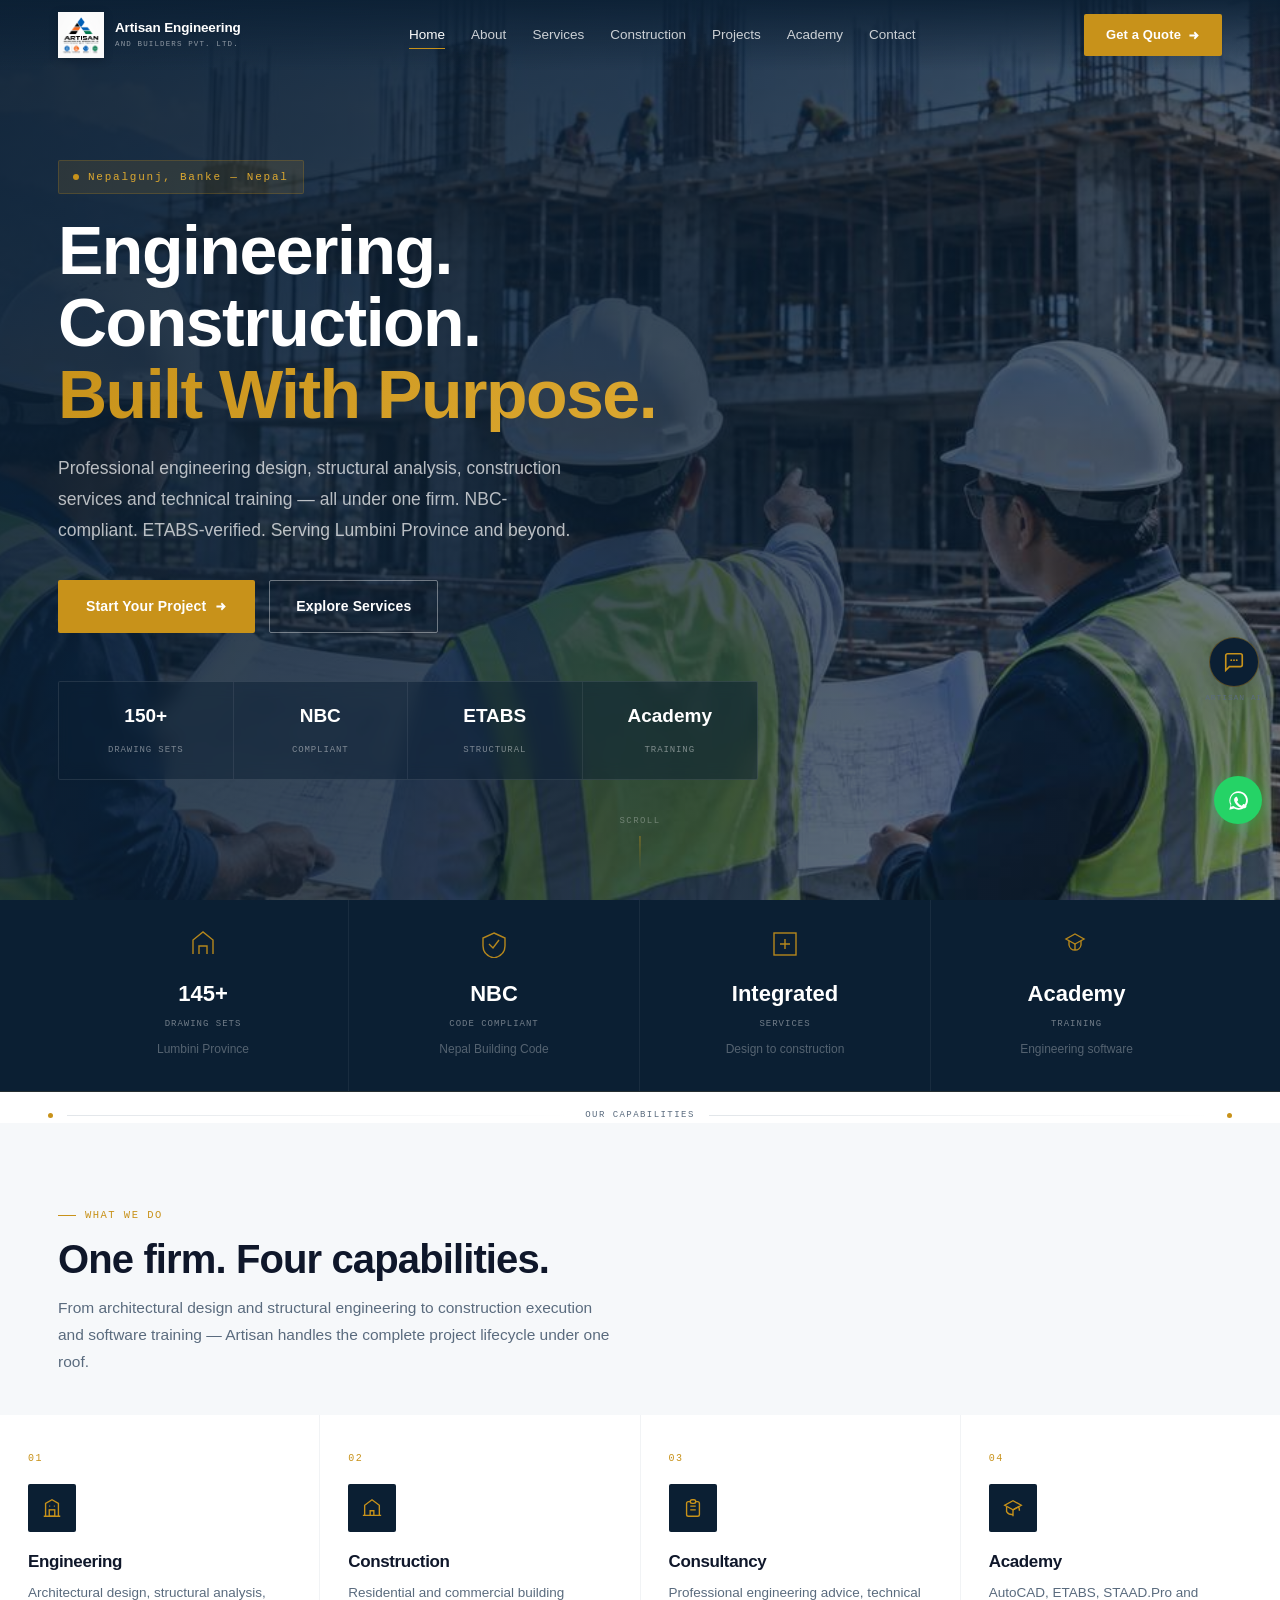
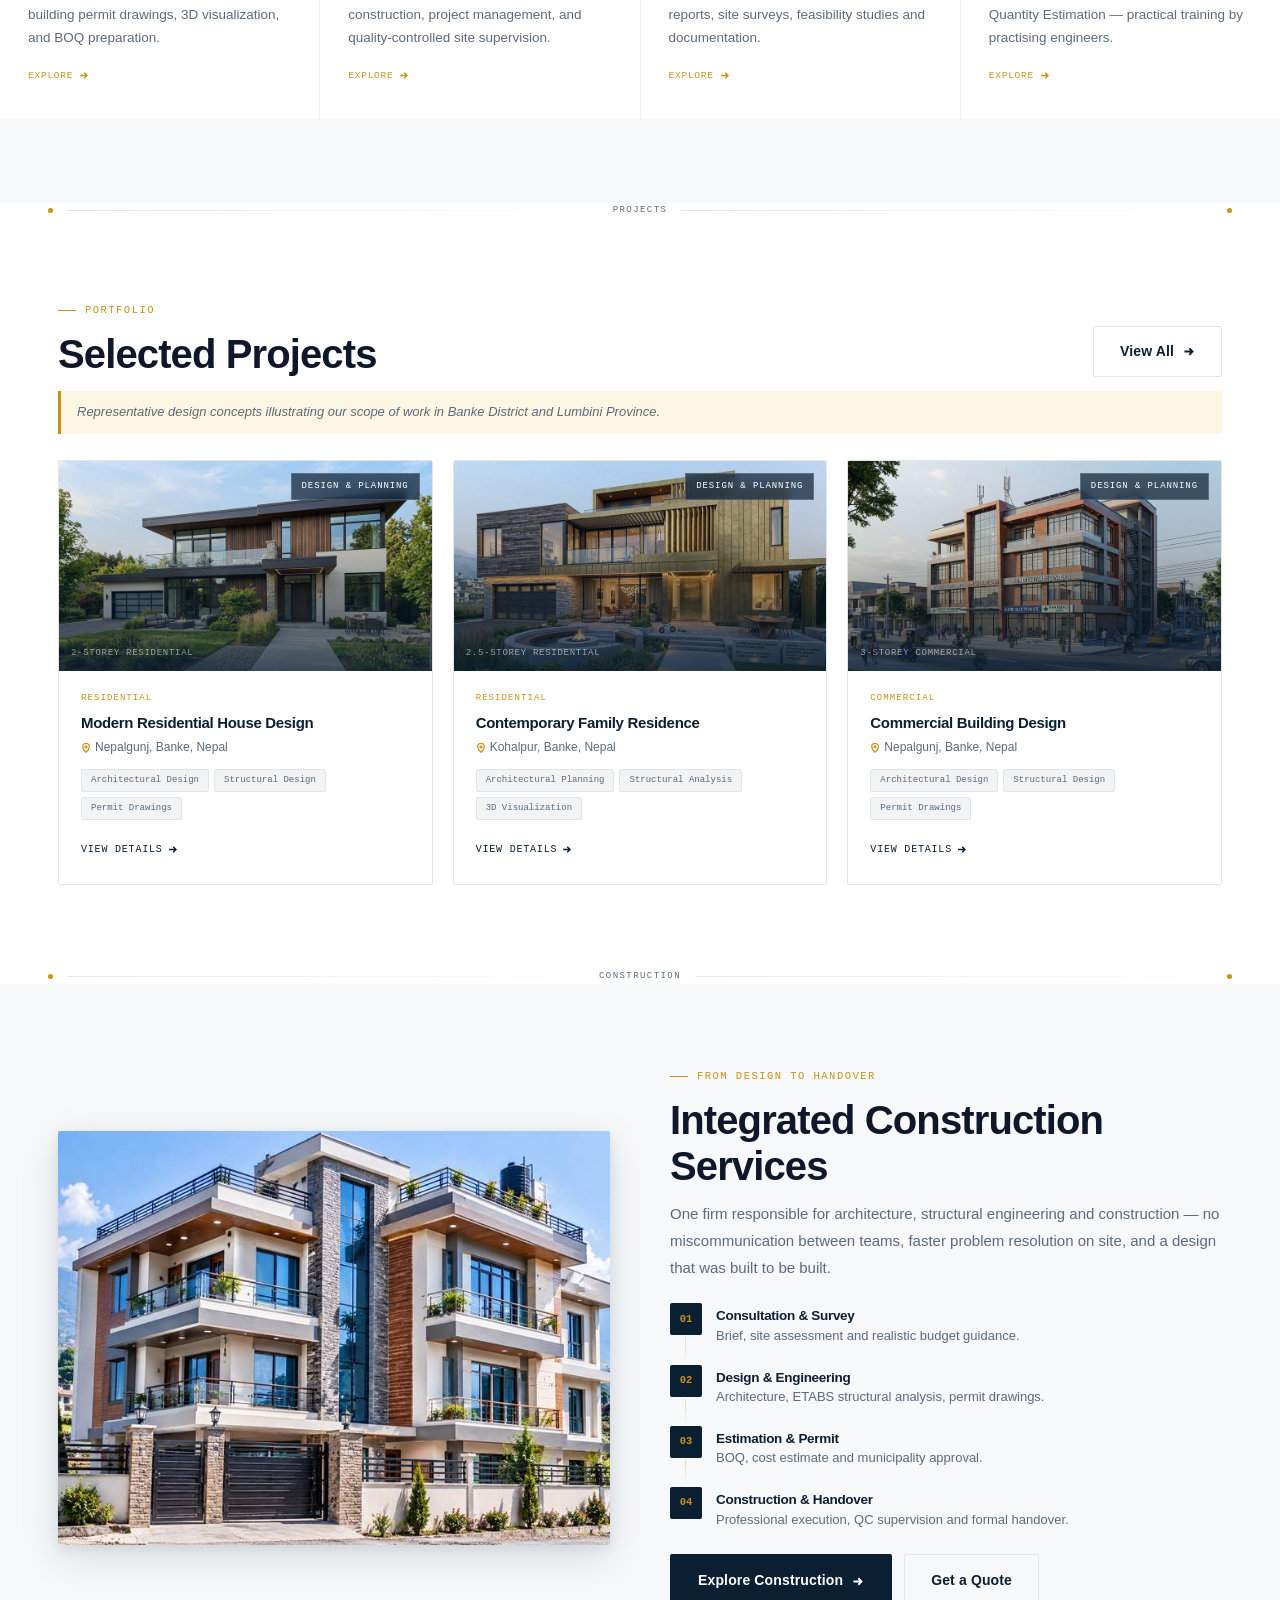
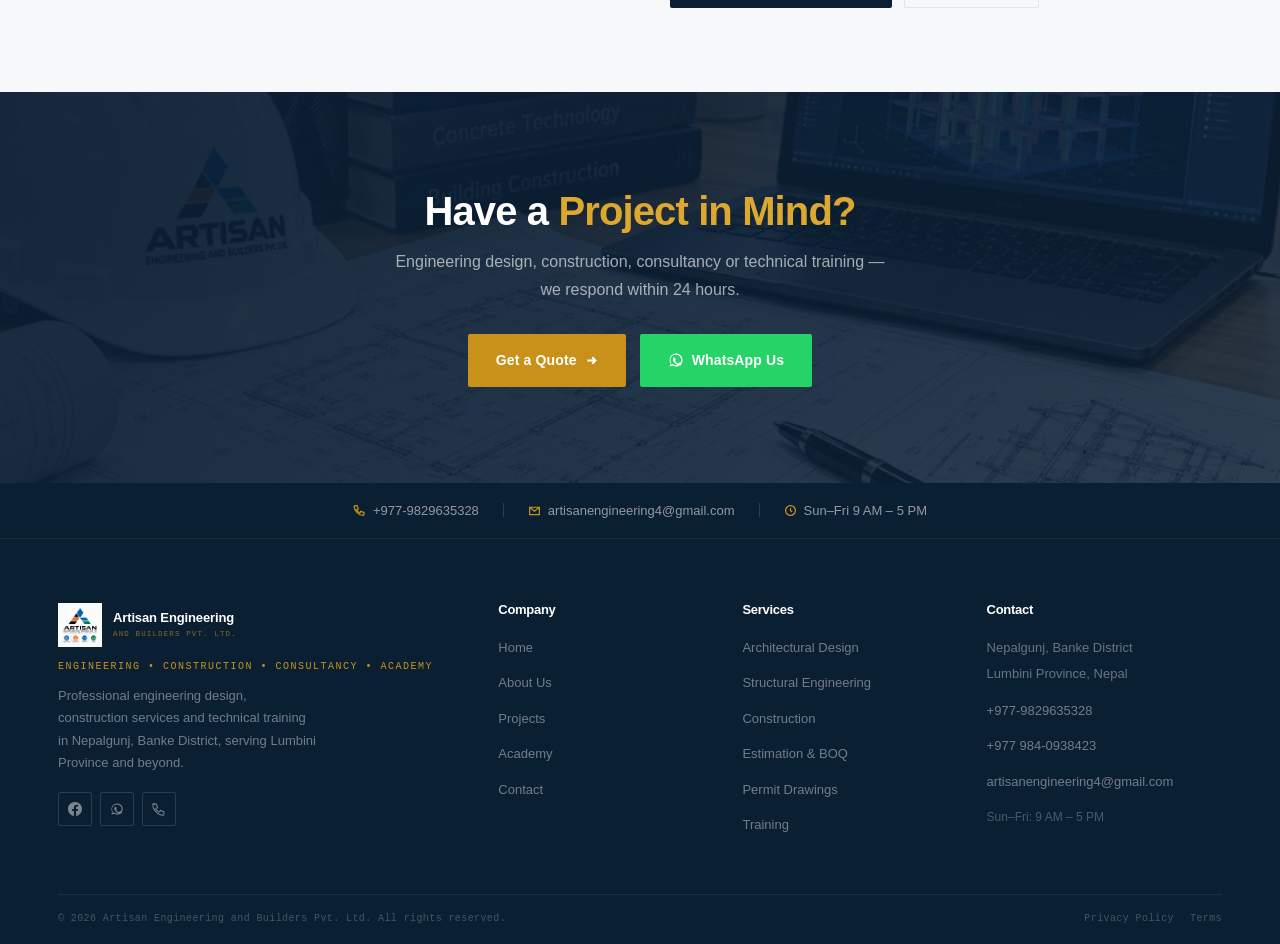
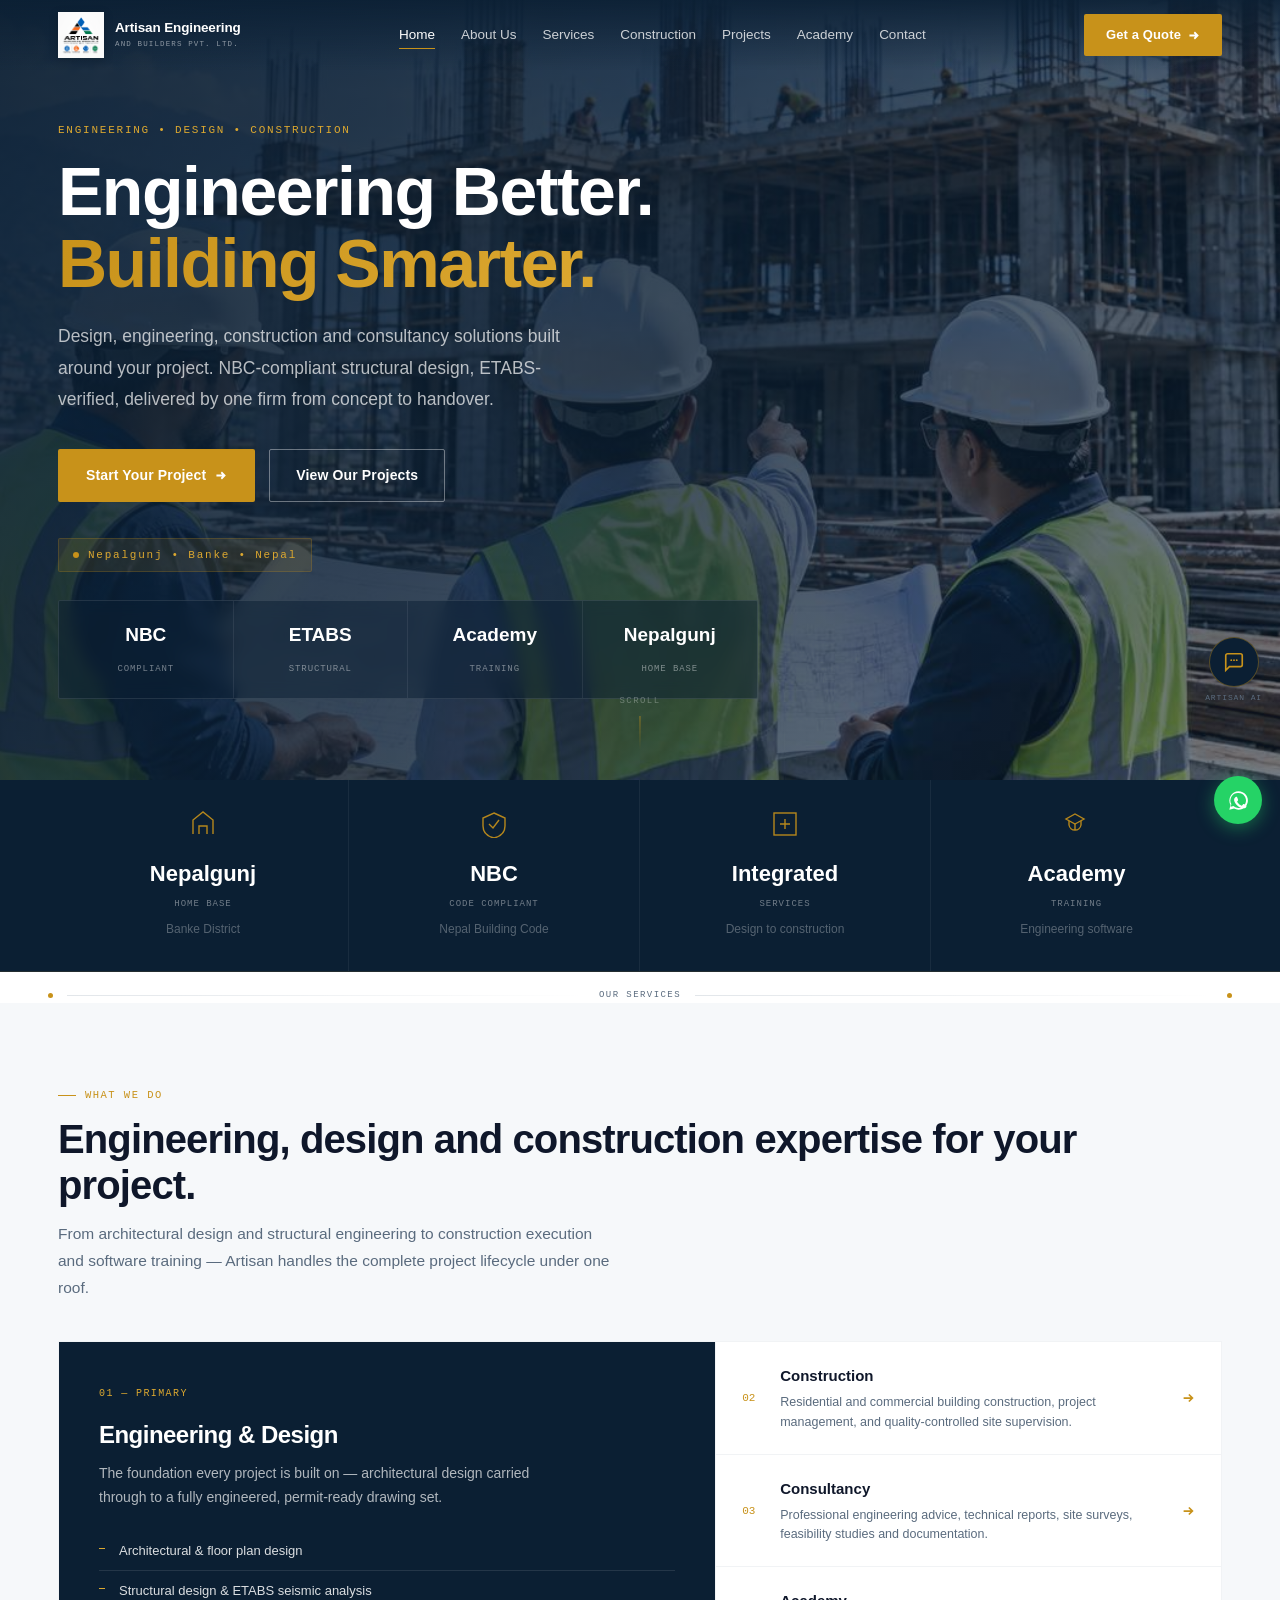
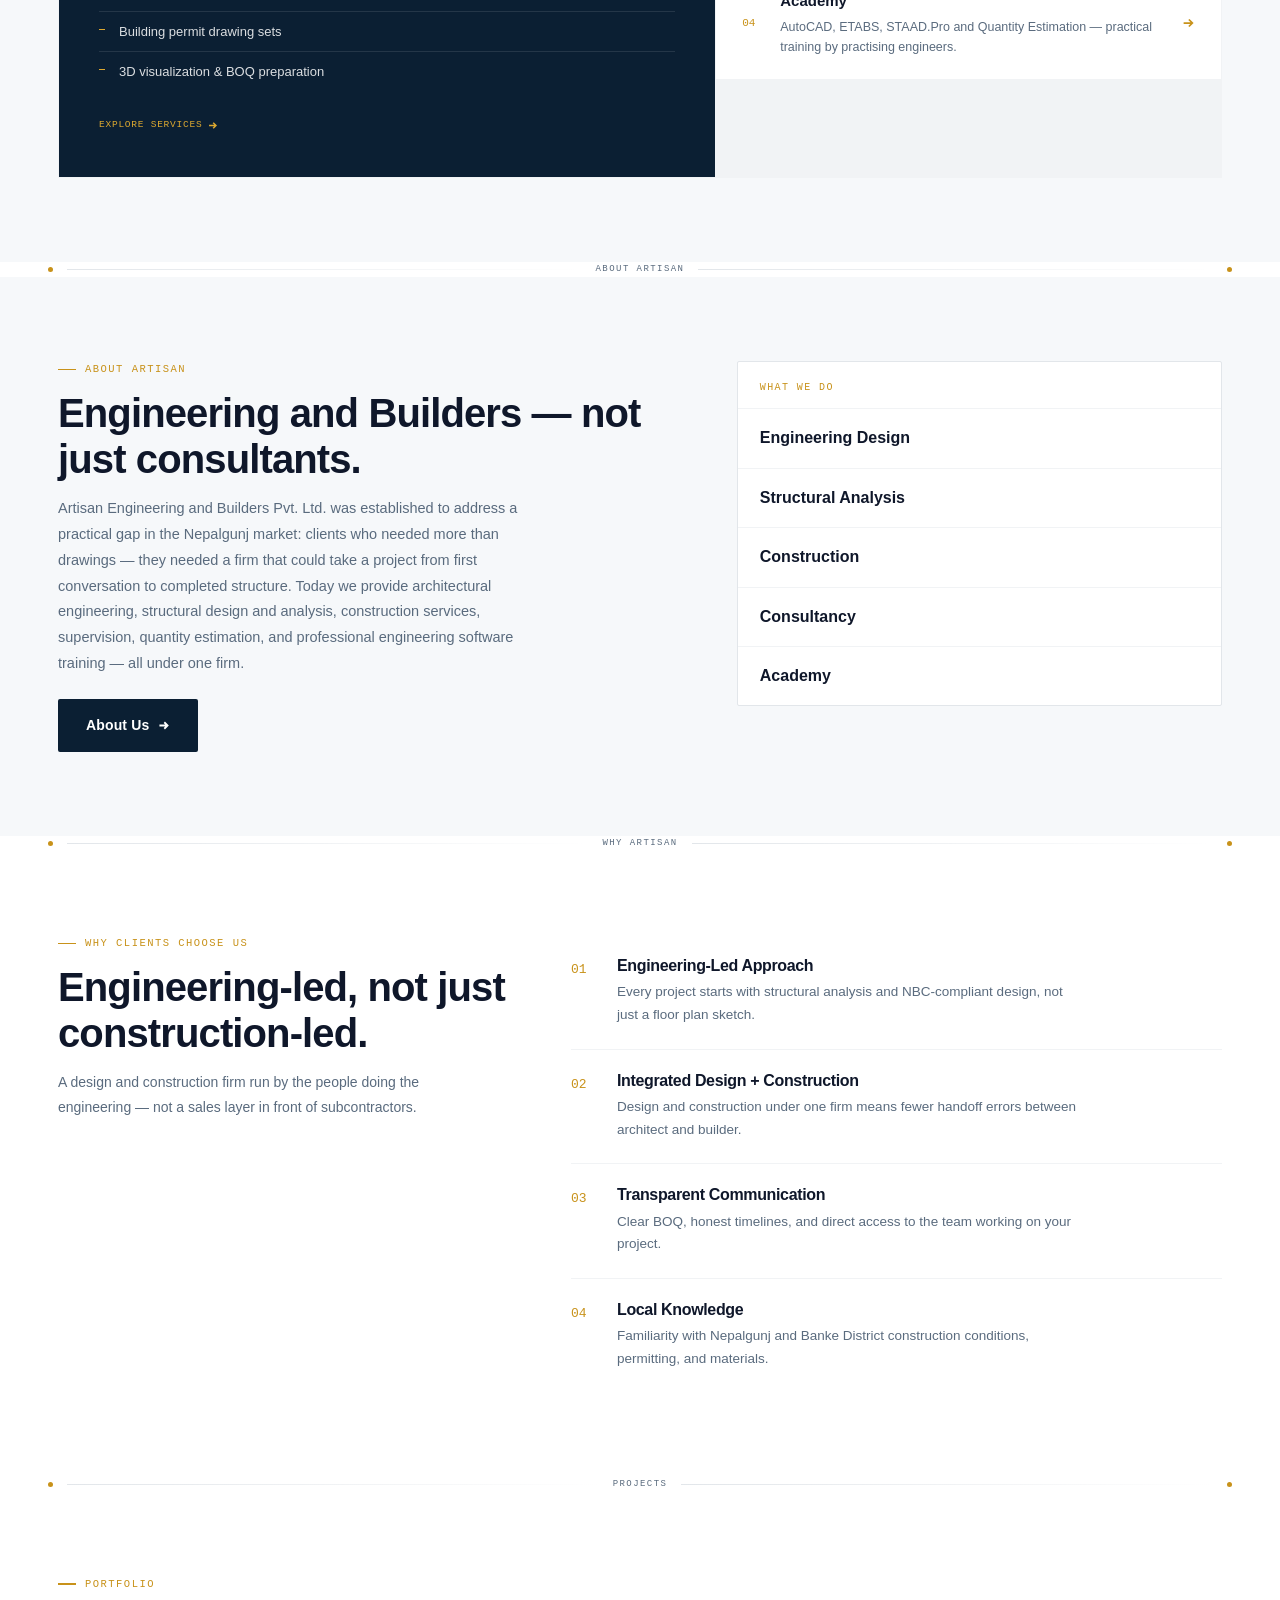
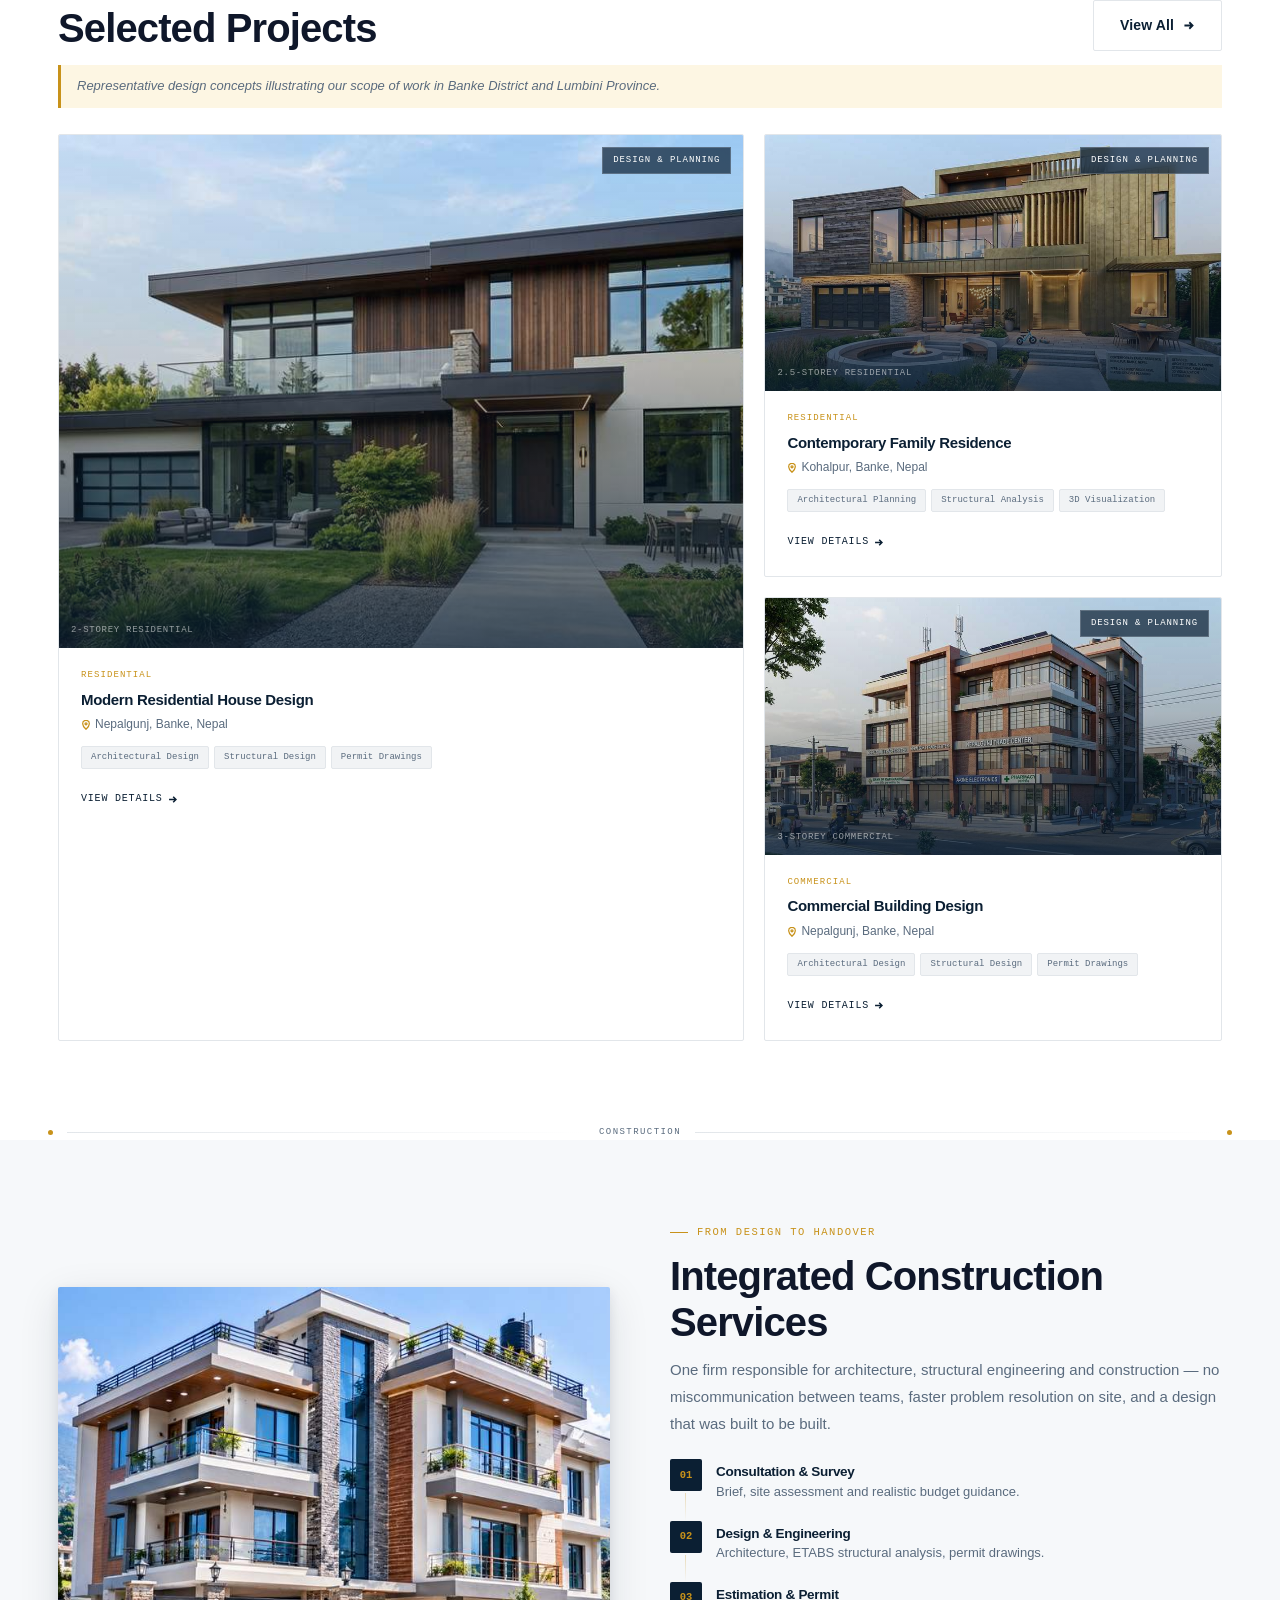
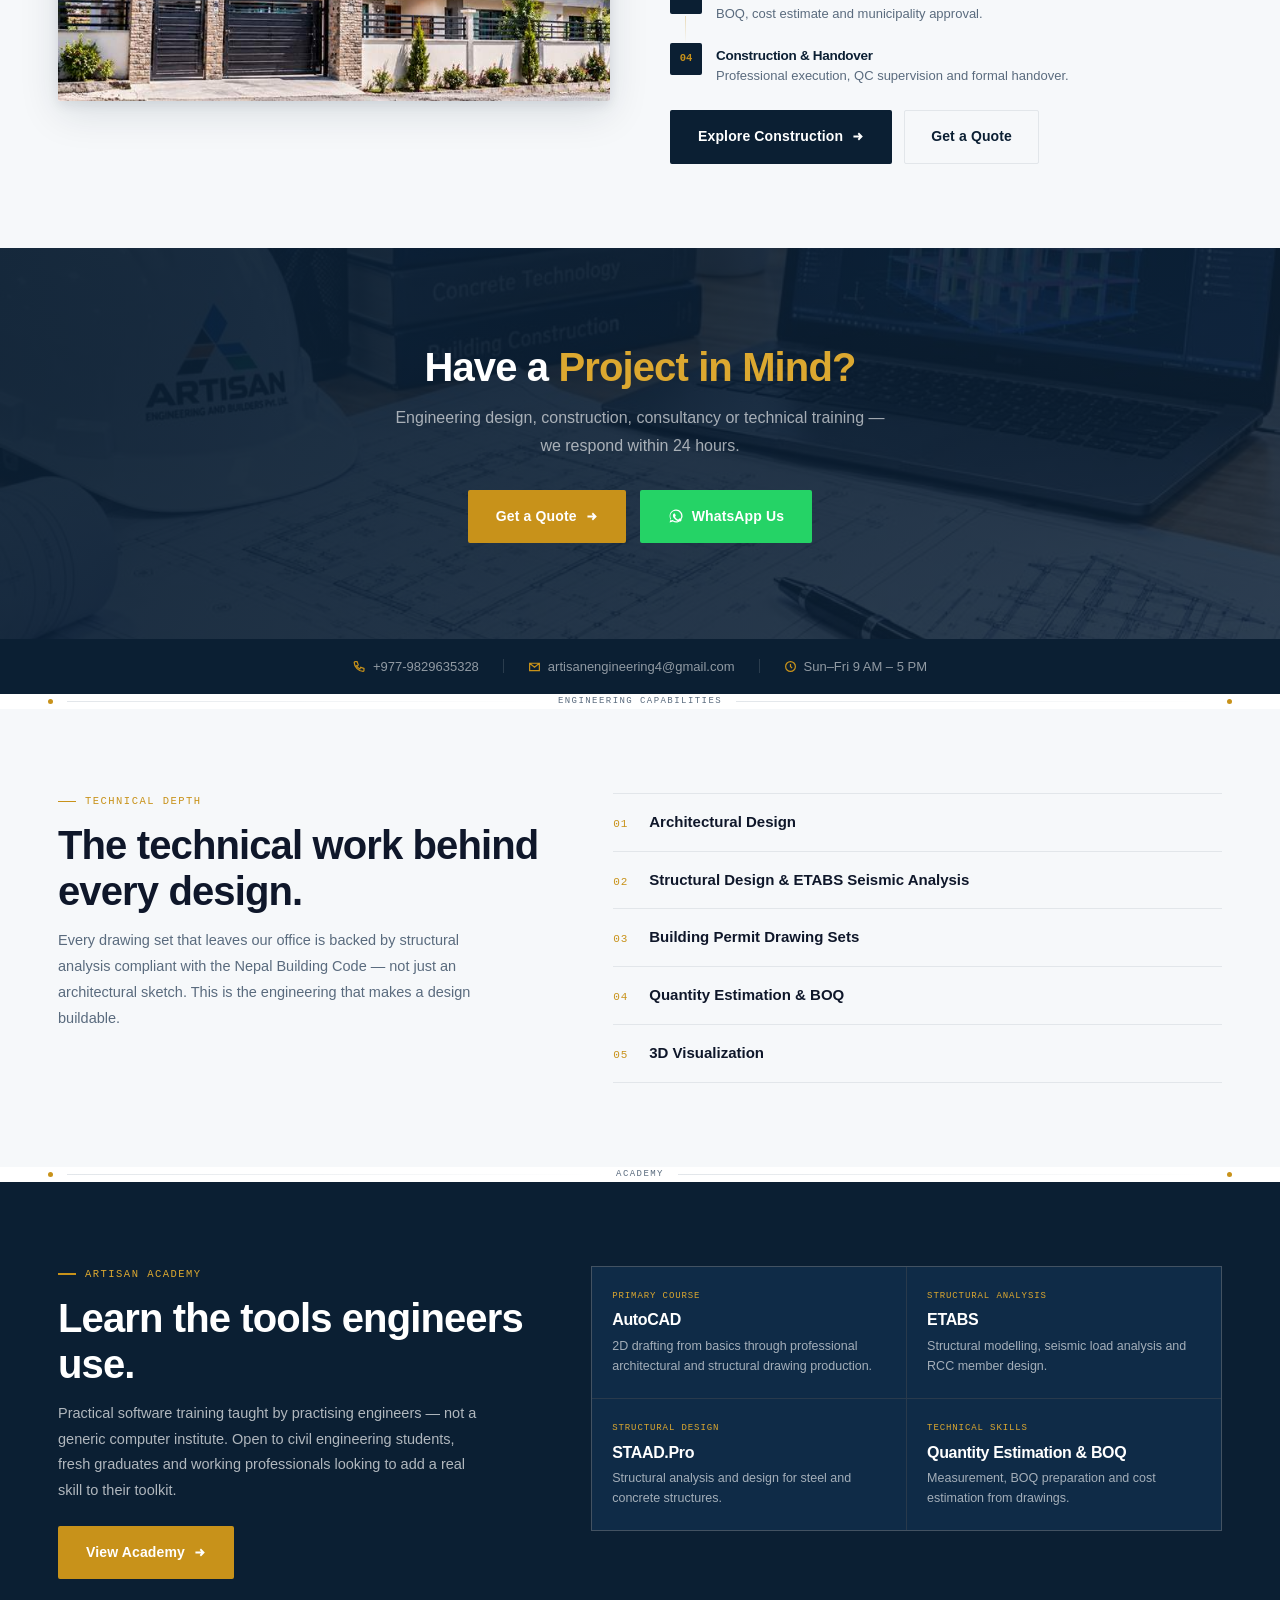
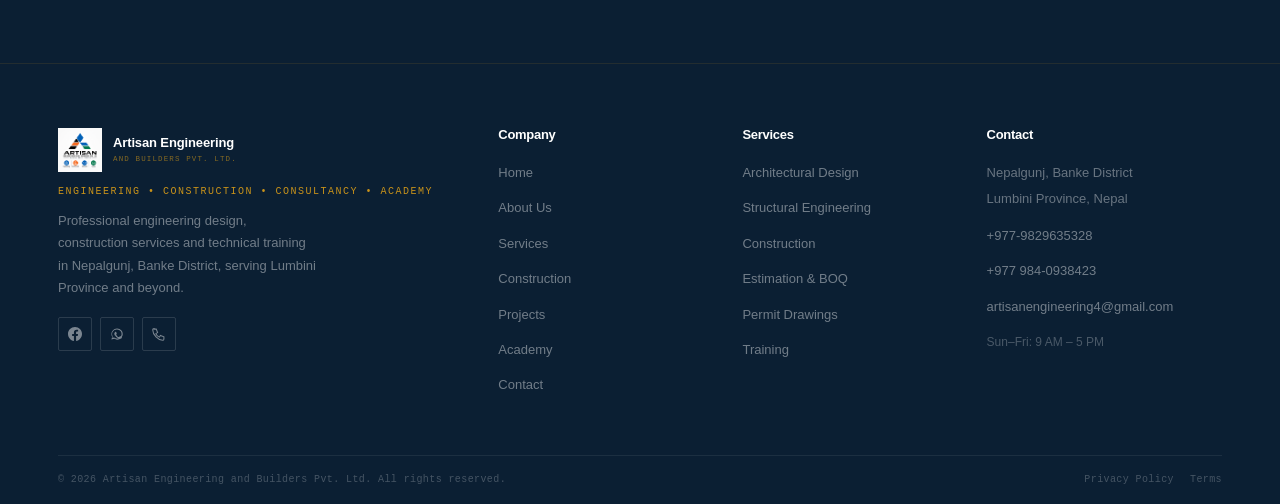
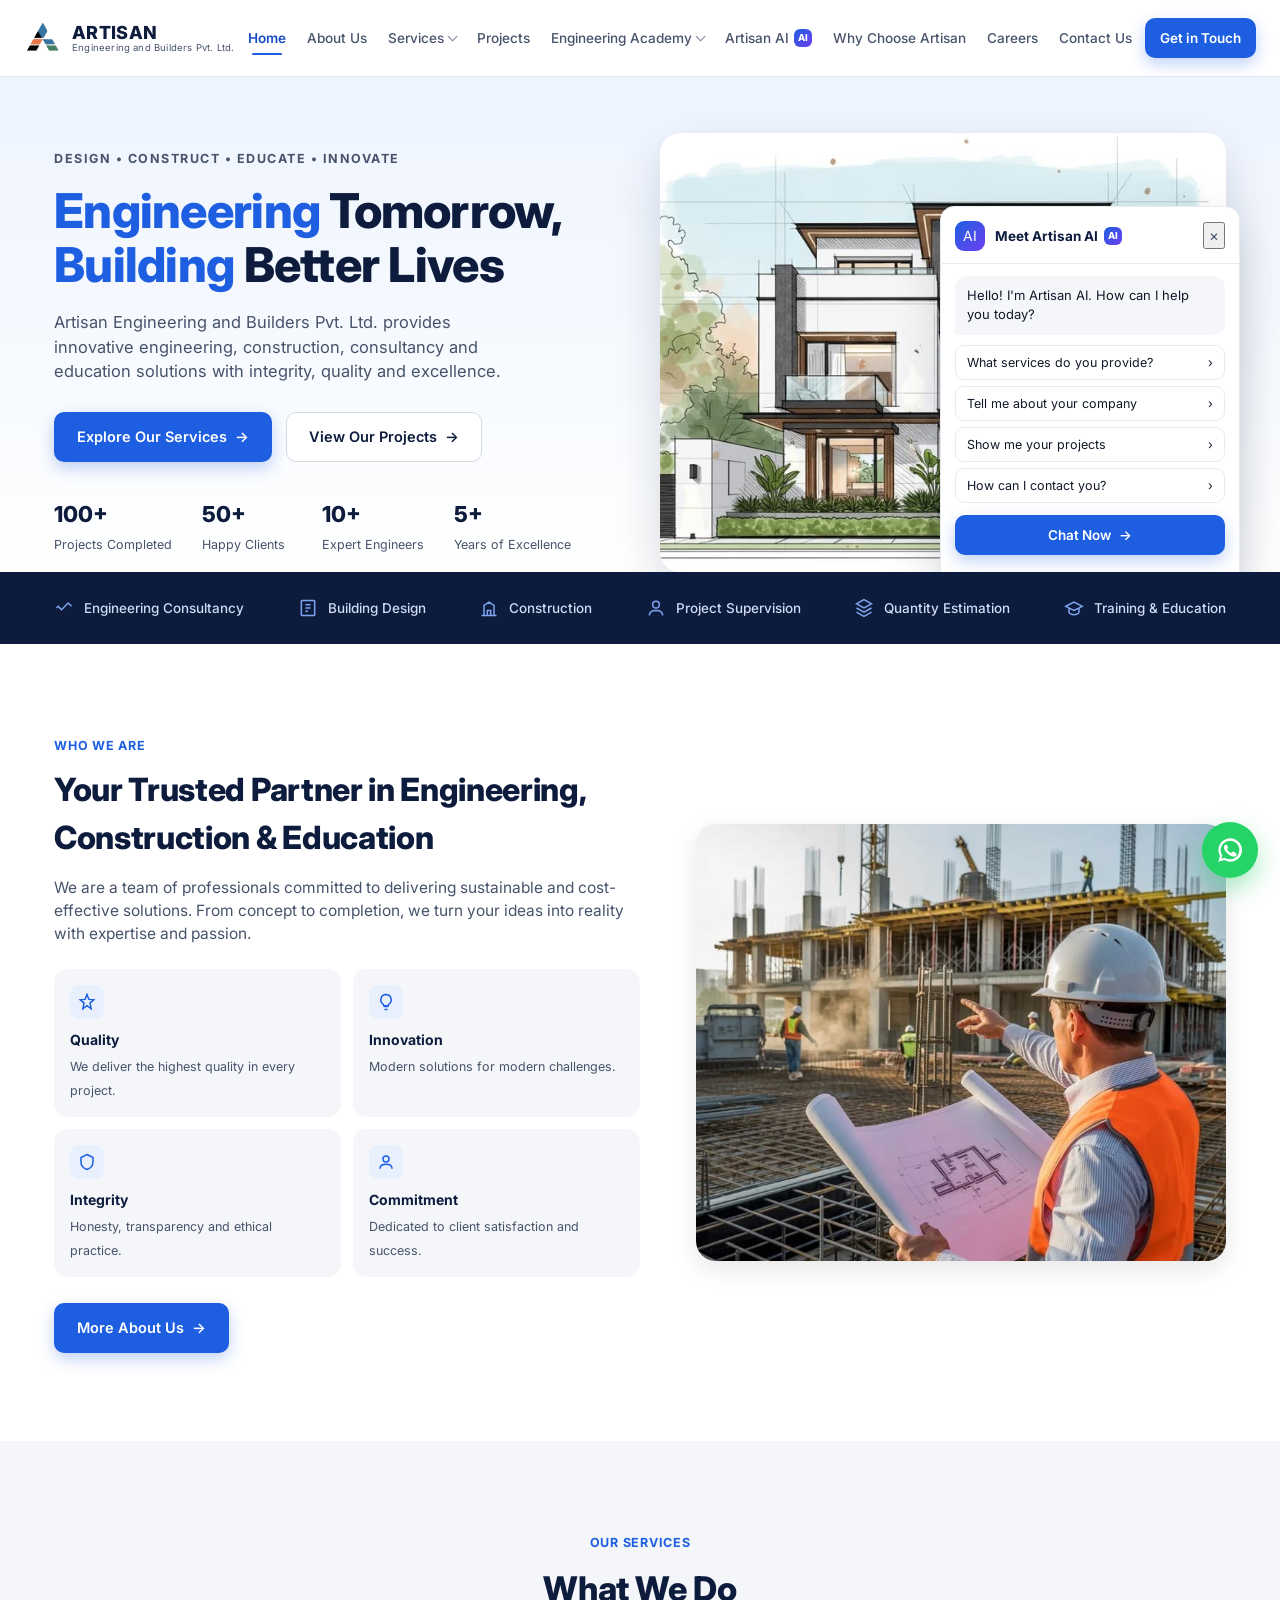
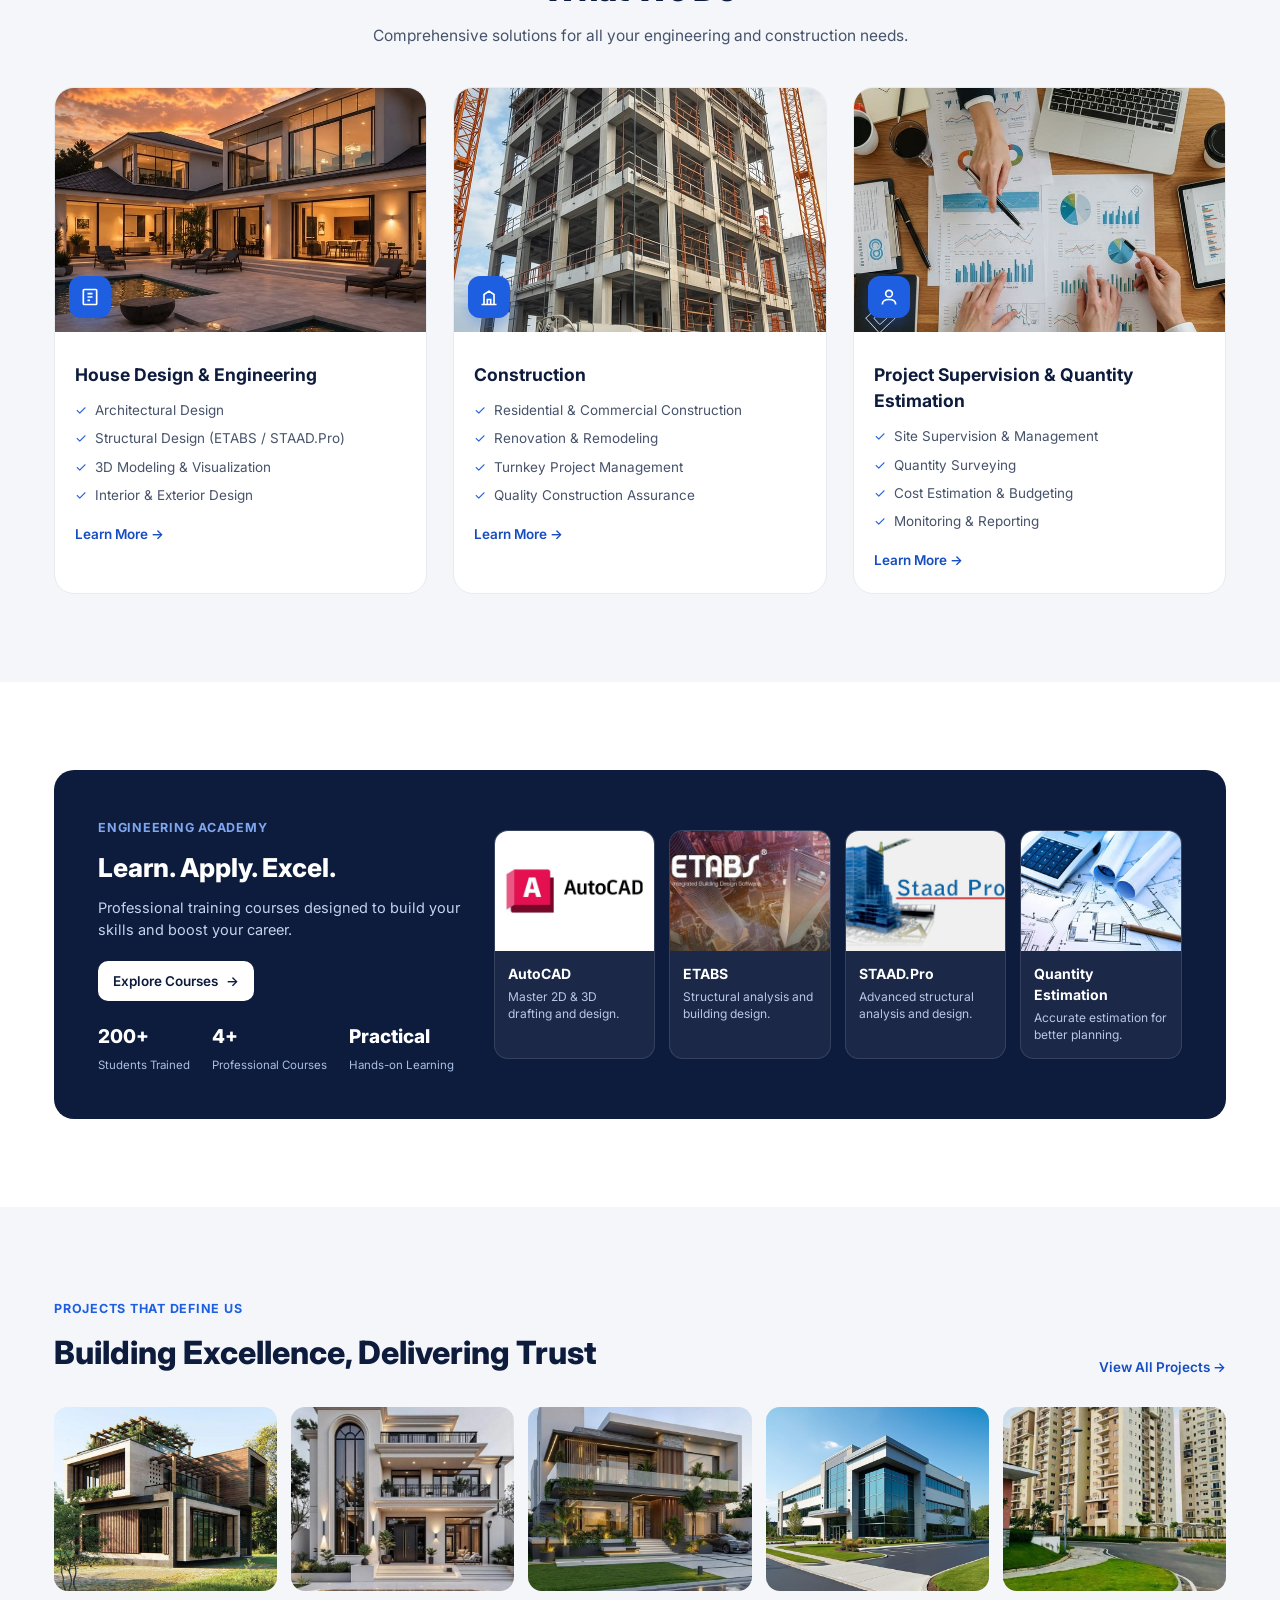
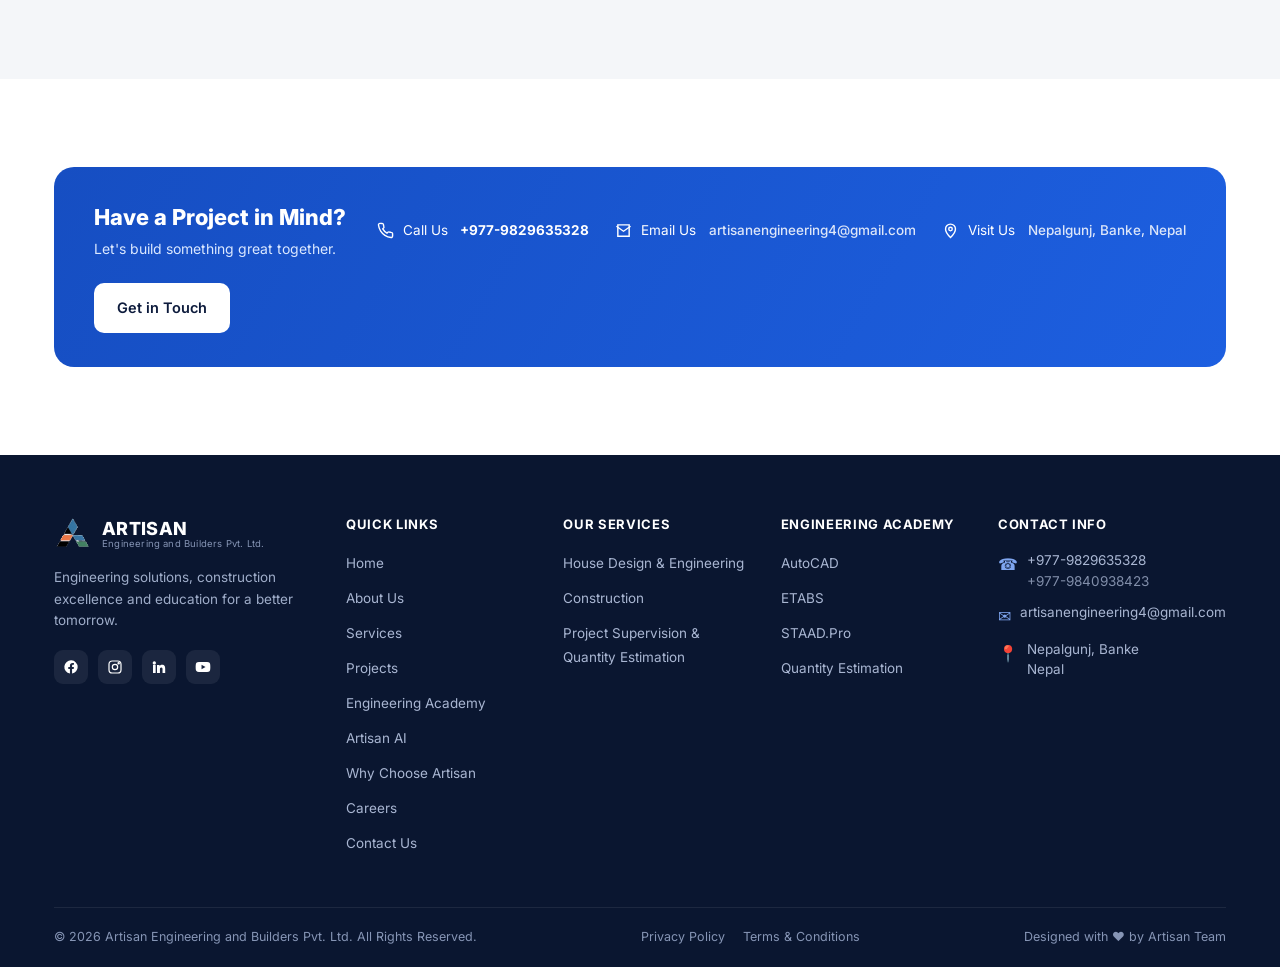
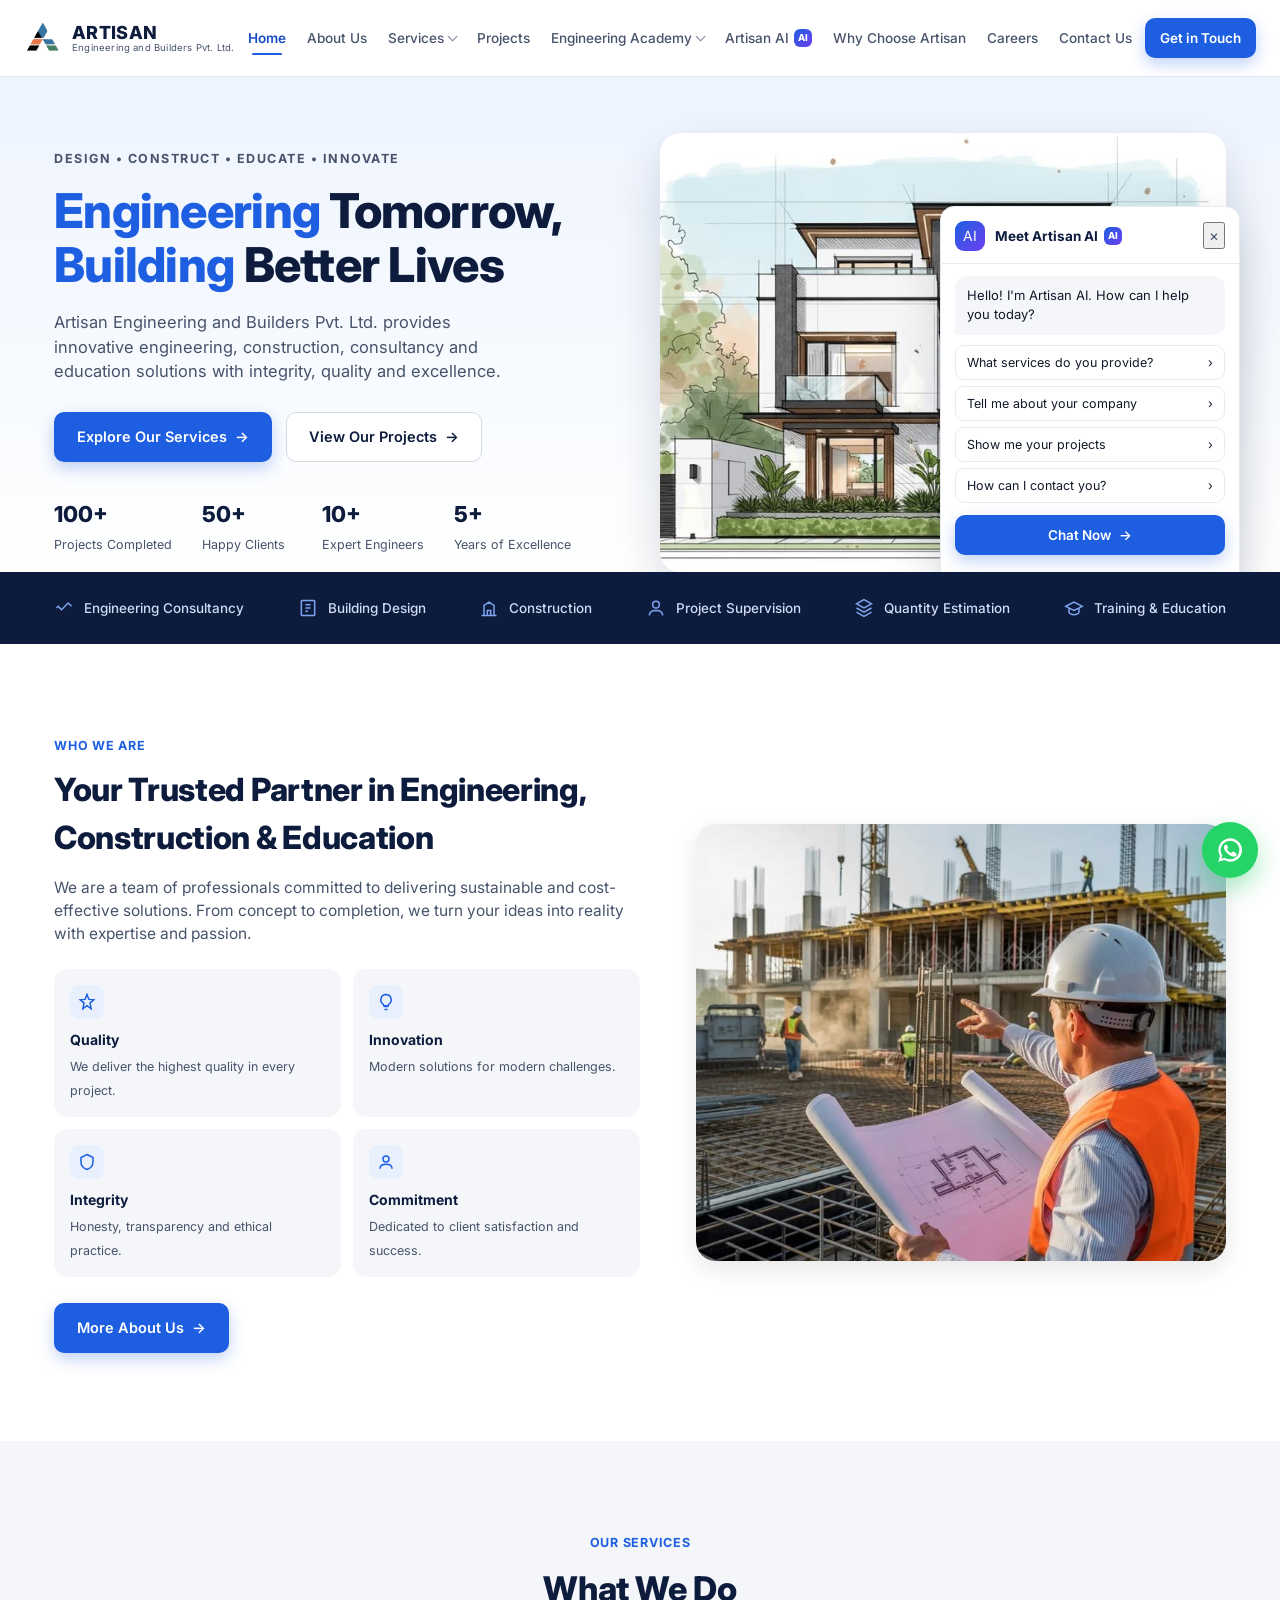
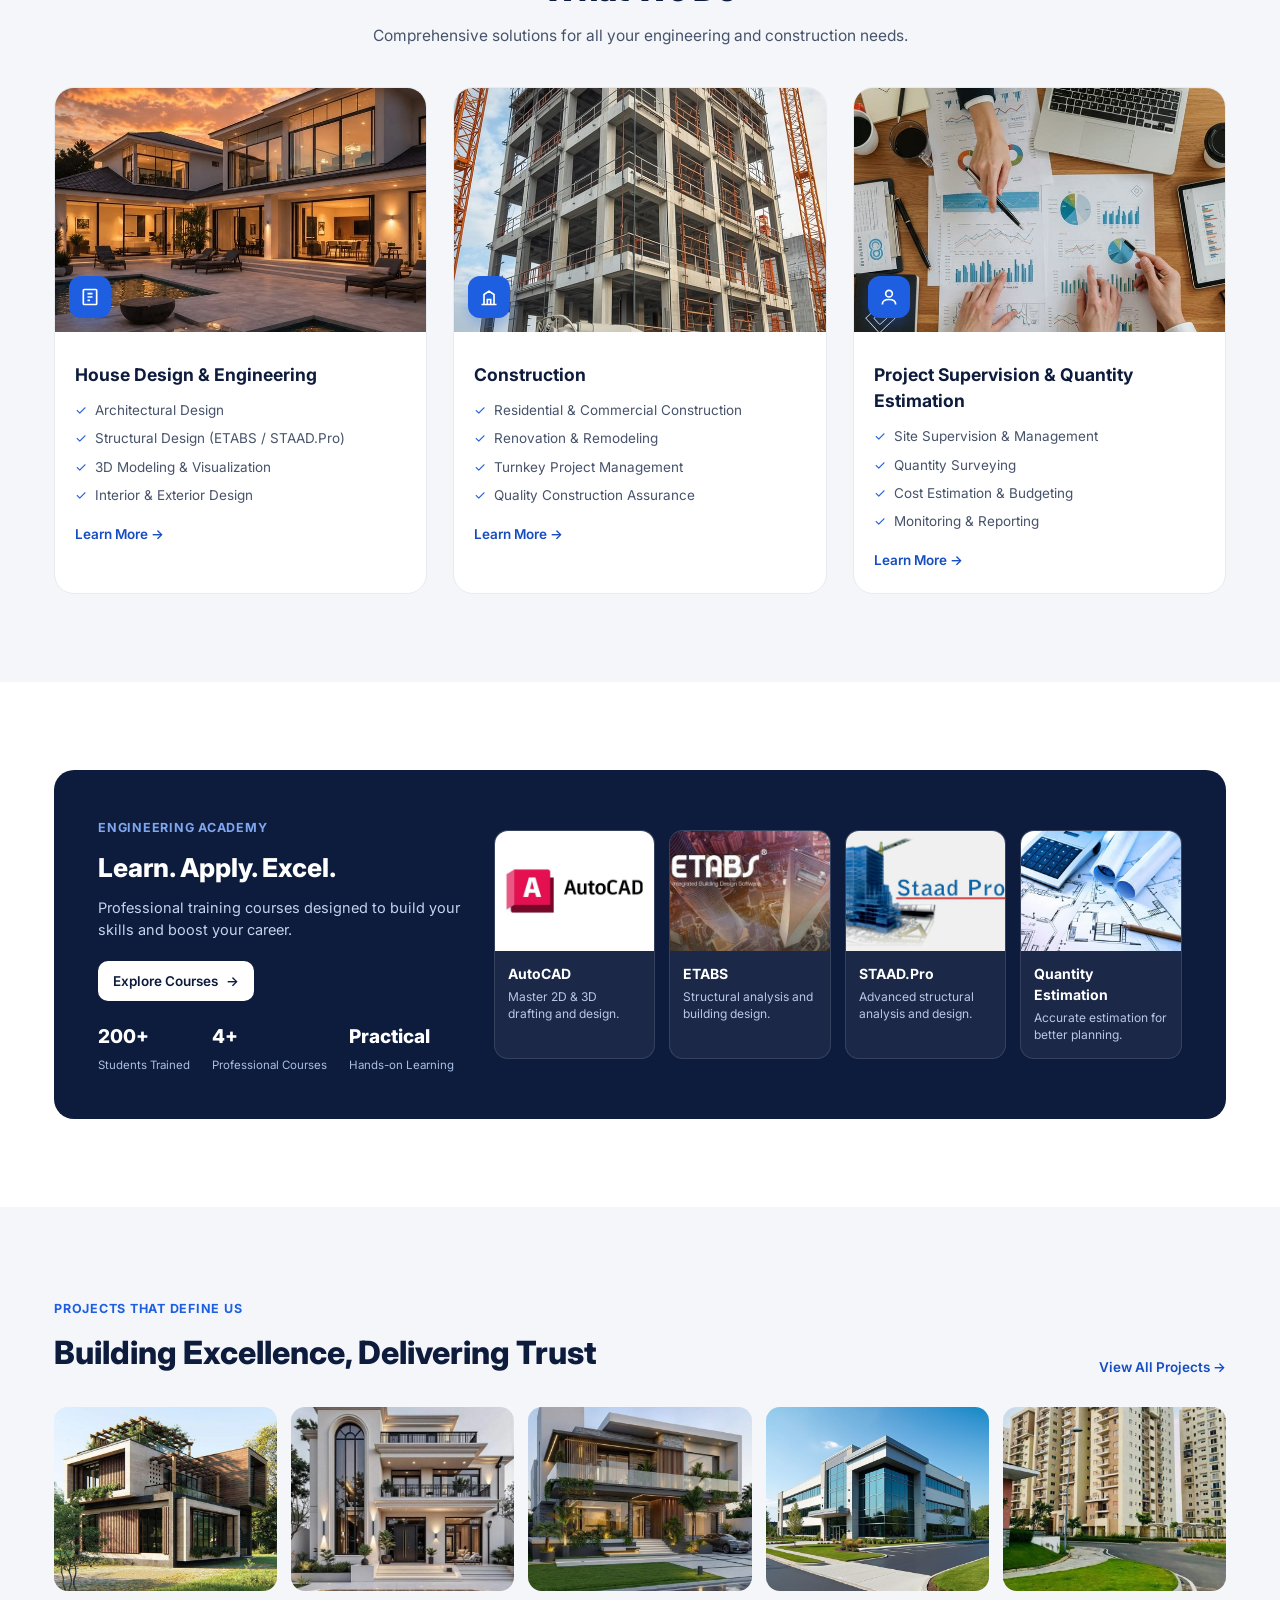
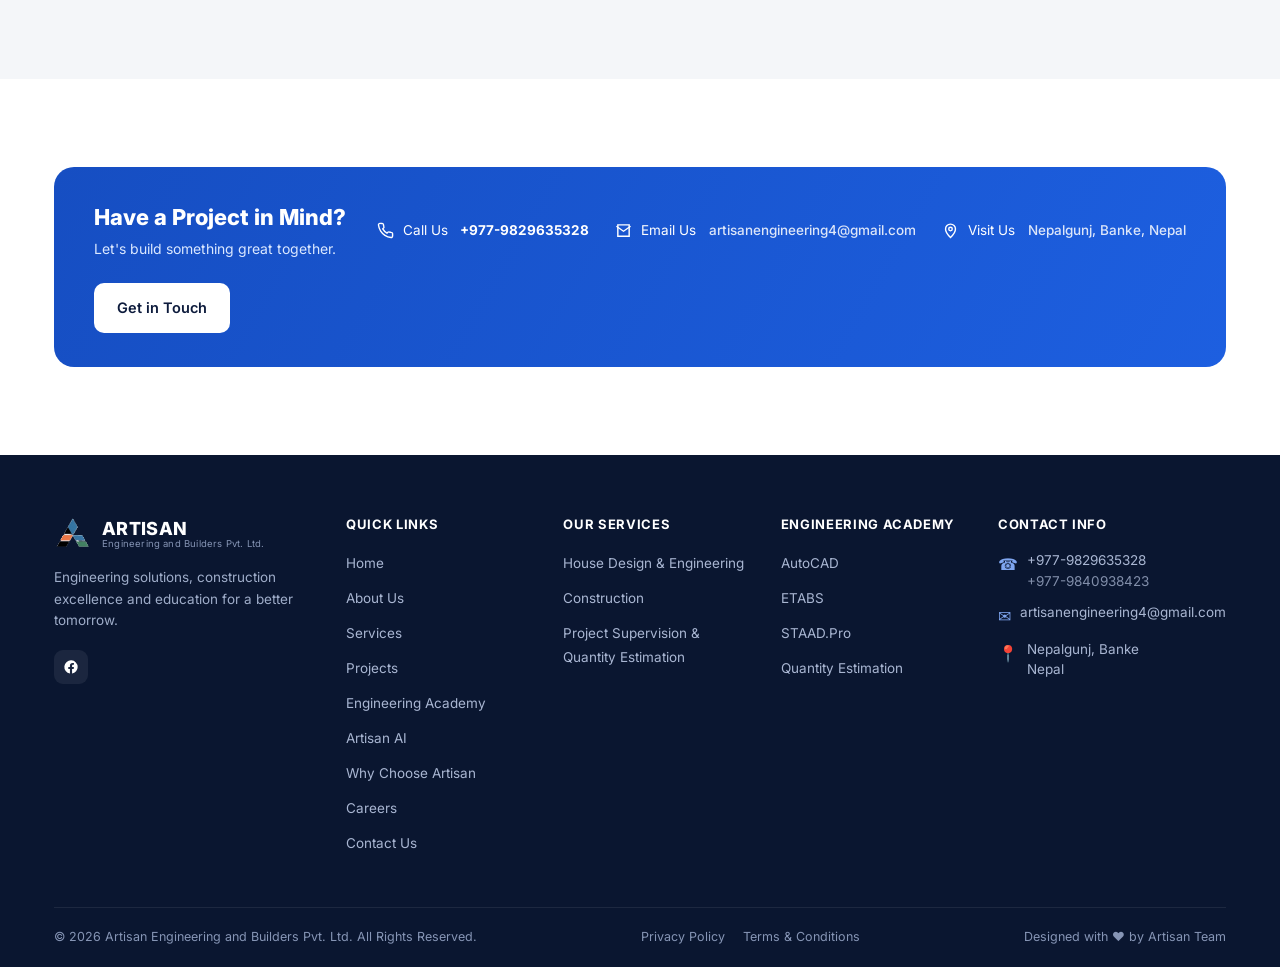
